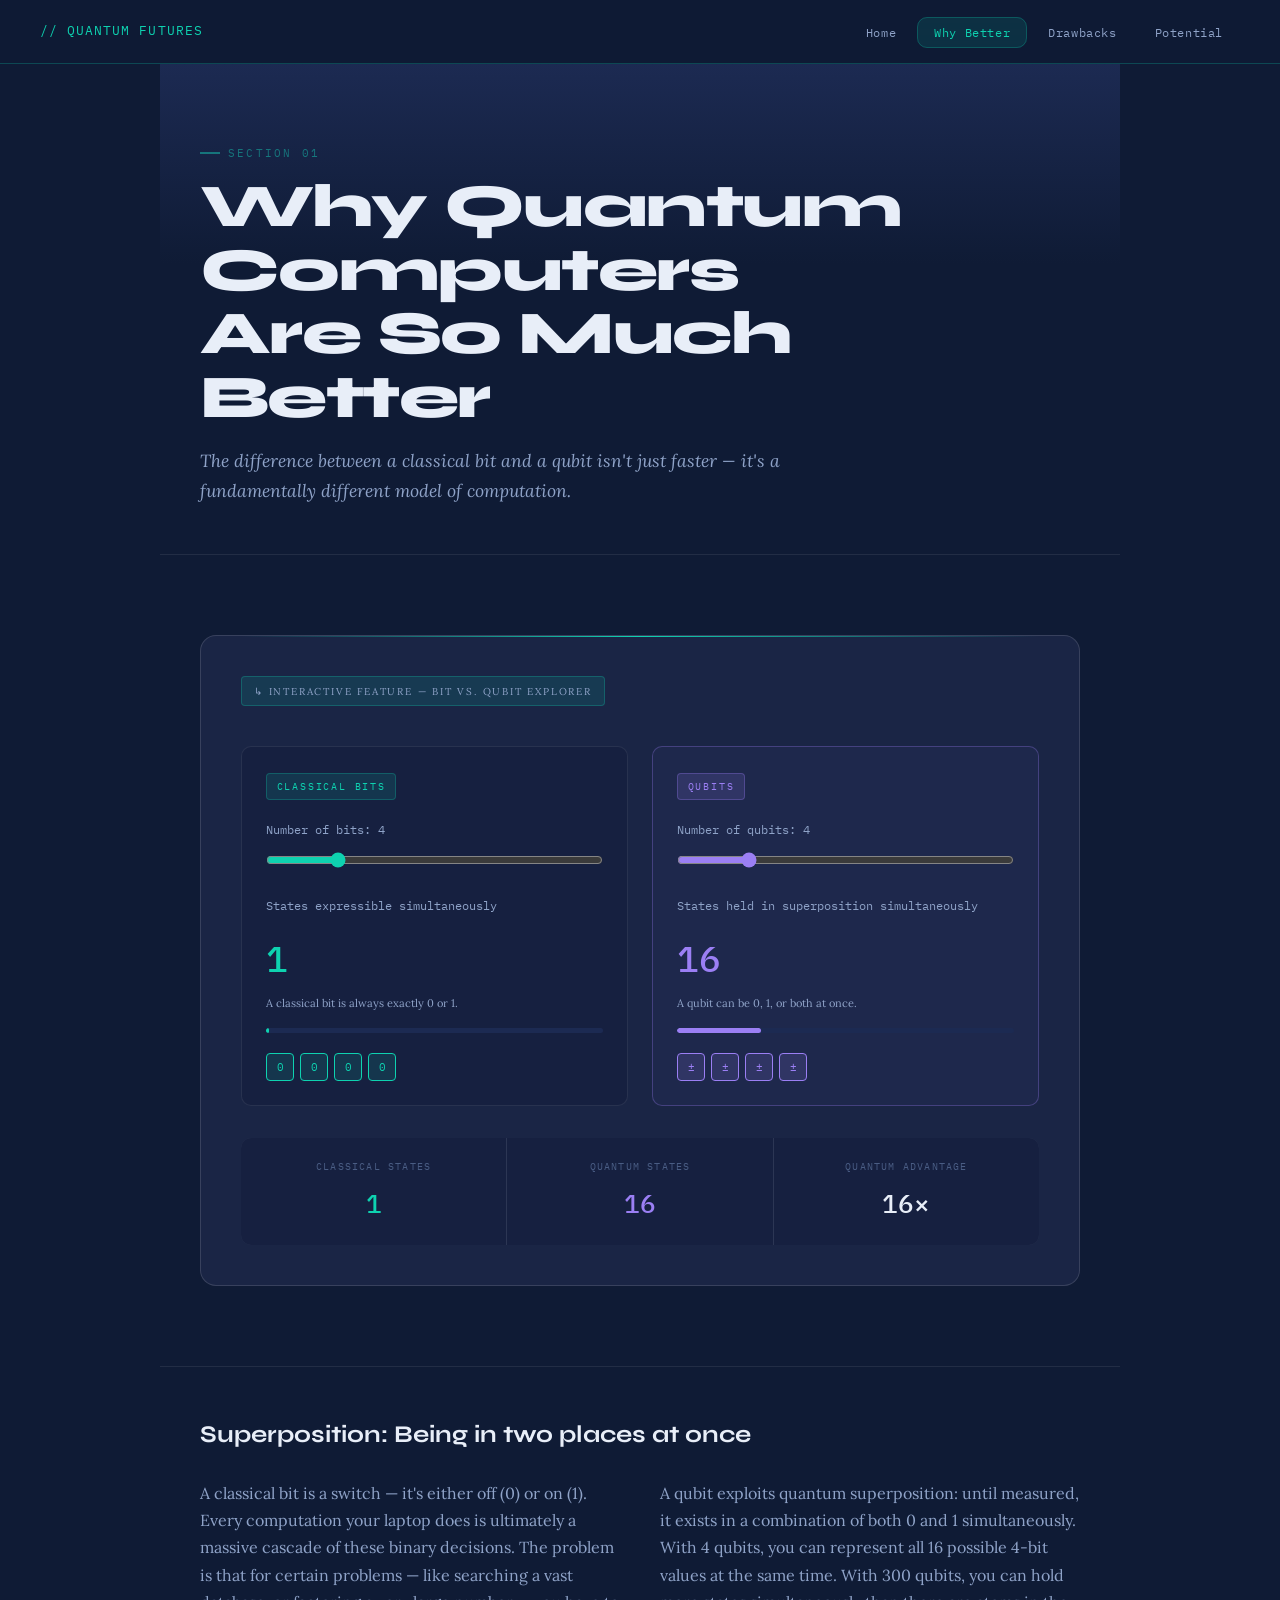
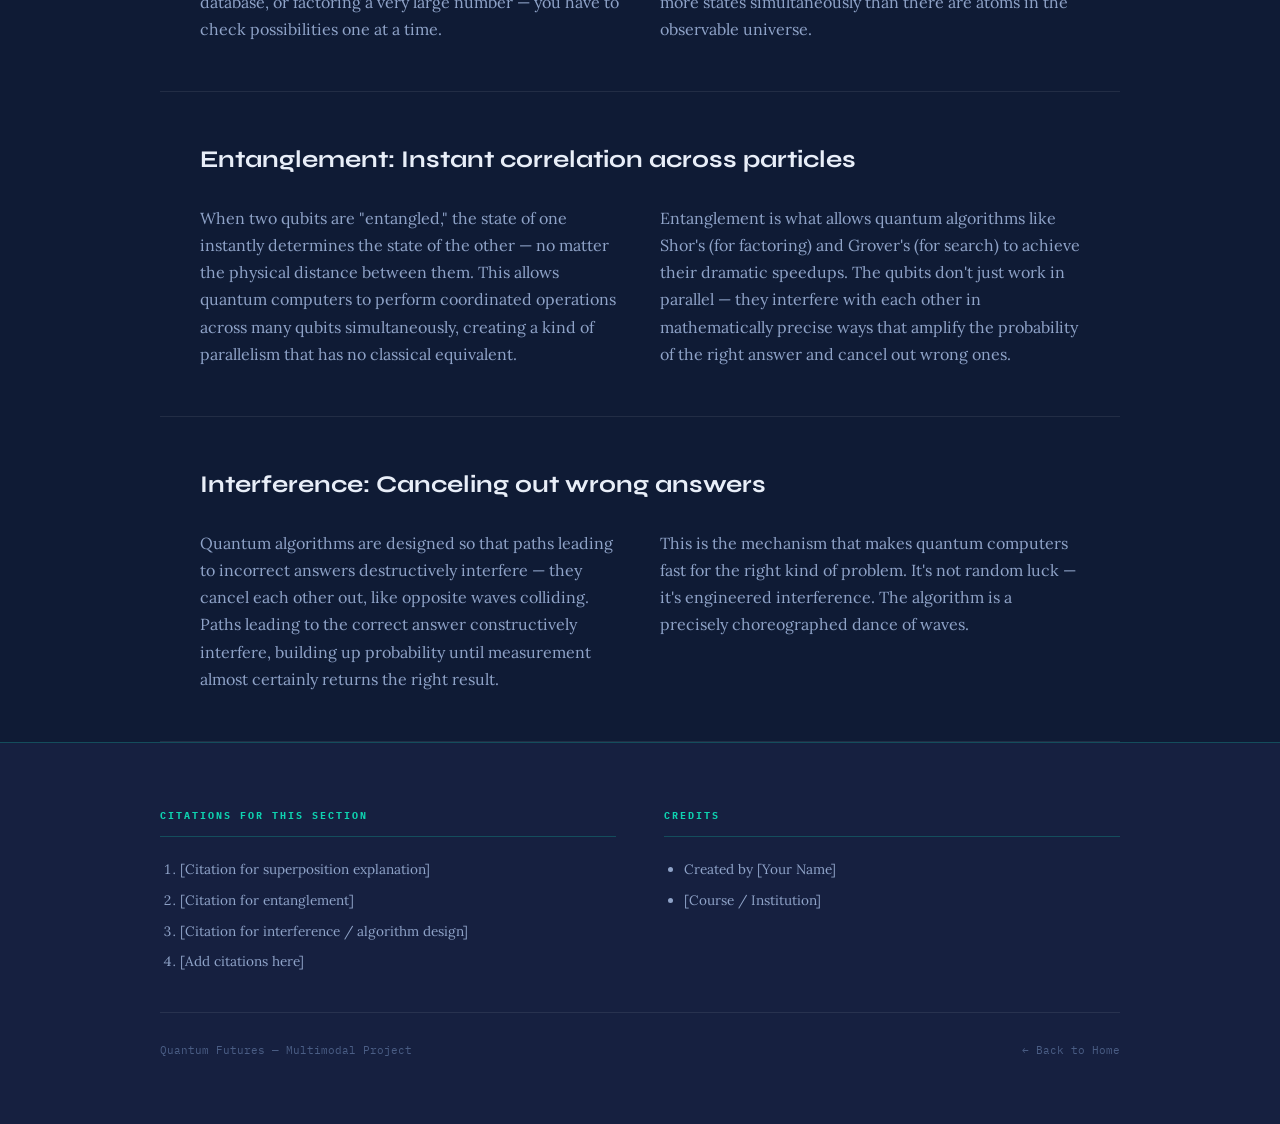
==== better.html @ 325f32ff "Add files via upload" ====
<!DOCTYPE html>
<html lang="en">
<head>
  <meta charset="UTF-8" />
  <meta name="viewport" content="width=device-width, initial-scale=1.0" />
  <title>Why Better — Quantum Futures</title>
  <link rel="stylesheet" href="style.css" />
</head>
<body>

<nav>
  <a href="index.html" class="nav-brand">// QUANTUM FUTURES</a>
  <ul class="nav-links">
    <li><a href="index.html">Home</a></li>
    <li><a href="better.html" class="active">Why Better</a></li>
    <li><a href="drawbacks.html">Drawbacks</a></li>
    <li><a href="potential.html">Potential</a></li>
  </ul>
</nav>

<main>
  <header class="page-header fade-in">
    <p class="section-label">Section 01</p>
    <h1 class="page-title">Why Quantum Computers<br>Are So Much Better</h1>
    <p class="page-intro">
      The difference between a classical bit and a qubit isn't just faster —
      it's a fundamentally different model of computation.
    </p>
  </header>

  <!-- INTERACTIVE FEATURE -->
  <section class="content-section fade-in">
    <div class="feature-block">
      <p class="feature-label">↳ Interactive Feature — Bit vs. Qubit Explorer</p>

      <div class="slider-container" style="margin-bottom: 2rem;">

        <!-- CLASSICAL BIT SIDE -->
        <div class="slider-col is-classical">
          <span class="slider-col-label">Classical Bits</span>

          <div class="slider-group" style="margin-bottom: 1.25rem;">
            <label>Number of bits: <span id="bit-count-label">4</span></label>
            <input type="range" id="bit-slider" min="1" max="16" value="4" step="1" />
          </div>

          <p style="font-family: var(--mono); font-size: 12px; color: var(--text-muted); margin-bottom: 0.4rem;">States expressible simultaneously</p>
          <div class="slider-display" id="classical-states">1</div>
          <p class="slider-desc">A classical bit is always exactly 0 or 1.</p>

          <div class="comparison-bar">
            <div class="comparison-bar-fill" id="classical-bar" style="width: 1%;"></div>
          </div>
          <div id="bit-visual" style="display: flex; flex-wrap: wrap; gap: 6px; margin-top: 1.25rem;"></div>
        </div>

        <!-- QUBIT SIDE -->
        <div class="slider-col is-quantum">
          <span class="slider-col-label">Qubits</span>

          <div class="slider-group" style="margin-bottom: 1.25rem;">
            <label>Number of qubits: <span id="qubit-count-label">4</span></label>
            <input type="range" id="qubit-slider" min="1" max="16" value="4" step="1" />
          </div>

          <p style="font-family: var(--mono); font-size: 12px; color: var(--text-muted); margin-bottom: 0.4rem;">States held in superposition simultaneously</p>
          <div class="slider-display" id="quantum-states">16</div>
          <p class="slider-desc">A qubit can be 0, 1, or both at once.</p>

          <div class="comparison-bar">
            <div class="comparison-bar-fill purple" id="quantum-bar" style="width: 25%;"></div>
          </div>
          <div id="qubit-visual" style="display: flex; flex-wrap: wrap; gap: 6px; margin-top: 1.25rem;"></div>
        </div>
      </div>

      <div class="summary-bar">
        <div class="summary-cell">
          <div class="summary-cell-label">Classical states</div>
          <div class="summary-cell-value" id="summary-classical" style="color: var(--teal);">1</div>
        </div>
        <div class="summary-cell">
          <div class="summary-cell-label">Quantum states</div>
          <div class="summary-cell-value" id="summary-quantum" style="color: var(--violet);">16</div>
        </div>
        <div class="summary-cell">
          <div class="summary-cell-label">Quantum advantage</div>
          <div class="summary-cell-value" id="summary-advantage" style="color: var(--text);">16×</div>
        </div>
      </div>

    </div>
  </section>

  <!-- SUPPORTING TEXT -->
  <section class="content-section fade-in">
    <h2>Superposition: Being in two places at once</h2>
    <div class="supporting-text">
      <p>
        A classical bit is a switch — it's either off (0) or on (1). Every computation
        your laptop does is ultimately a massive cascade of these binary decisions.
        The problem is that for certain problems — like searching a vast database, or
        factoring a very large number — you have to check possibilities one at a time.
      </p>
      <p>
        A qubit exploits quantum superposition: until measured, it exists in a
        combination of both 0 and 1 simultaneously. With 4 qubits, you can represent
        all 16 possible 4-bit values at the same time. With 300 qubits, you can hold
        more states simultaneously than there are atoms in the observable universe.
      </p>
    </div>
  </section>

  <section class="content-section fade-in">
    <h2>Entanglement: Instant correlation across particles</h2>
    <div class="supporting-text">
      <p>
        When two qubits are "entangled," the state of one instantly determines the state
        of the other — no matter the physical distance between them. This allows quantum
        computers to perform coordinated operations across many qubits simultaneously,
        creating a kind of parallelism that has no classical equivalent.
      </p>
      <p>
        Entanglement is what allows quantum algorithms like Shor's (for factoring) and
        Grover's (for search) to achieve their dramatic speedups. The qubits don't just
        work in parallel — they interfere with each other in mathematically precise ways
        that amplify the probability of the right answer and cancel out wrong ones.
      </p>
    </div>
  </section>

  <section class="content-section fade-in">
    <h2>Interference: Canceling out wrong answers</h2>
    <div class="supporting-text">
      <p>
        Quantum algorithms are designed so that paths leading to incorrect answers
        destructively interfere — they cancel each other out, like opposite waves
        colliding. Paths leading to the correct answer constructively interfere,
        building up probability until measurement almost certainly returns the right result.
      </p>
      <p>
        This is the mechanism that makes quantum computers fast for the right kind of
        problem. It's not random luck — it's engineered interference. The algorithm is
        a precisely choreographed dance of waves.
      </p>
    </div>
  </section>

</main>

<footer id="credits">
  <div class="credits-inner fade-in">
    <div class="credits-col">
      <h3>Citations for this section</h3>
      <ol>
        <li>[Citation for superposition explanation]</li>
        <li>[Citation for entanglement]</li>
        <li>[Citation for interference / algorithm design]</li>
        <li>[Add citations here]</li>
      </ol>
    </div>
    <div class="credits-col">
      <h3>Credits</h3>
      <ul>
        <li>Created by [Your Name]</li>
        <li>[Course / Institution]</li>
      </ul>
    </div>
  </div>
  <div class="credits-bottom fade-in">
    <span>Quantum Futures — Multimodal Project</span>
    <span><a href="index.html" style="color: var(--accent); text-decoration: none;">← Back to Home</a></span>
  </div>
</footer>

<script>
  // ── Slider logic ──
  function fmt(n) {
    if (n >= 1e12) return (n / 1e12).toFixed(1) + 'T';
    if (n >= 1e9)  return (n / 1e9).toFixed(1) + 'B';
    if (n >= 1e6)  return (n / 1e6).toFixed(1) + 'M';
    if (n >= 1e3)  return (n / 1e3).toFixed(1) + 'K';
    return n.toString();
  }

  function renderBits(container, count, isQubit) {
    container.innerHTML = '';
    const max = Math.min(count, 16);
    for (let i = 0; i < max; i++) {
      const el = document.createElement('div');
    el.style.cssText = `
        width: 28px; height: 28px; border: 1px solid ${isQubit ? 'var(--violet)' : 'var(--teal)'};
        display: flex; align-items: center; justify-content: center;
        font-family: var(--mono); font-size: 11px;
        color: ${isQubit ? 'var(--violet)' : 'var(--teal)'};
        background: ${isQubit ? 'var(--violet-pale)' : 'var(--teal-pale)'};
        border-radius: 4px;
      `;
      el.textContent = isQubit ? '±' : '0';
      container.appendChild(el);
    }
    if (count > 16) {
      const more = document.createElement('span');
      more.style.cssText = 'font-family: var(--mono); font-size: 11px; color: var(--text-dim); align-self: center; padding-left: 4px;';
      more.textContent = `+${count - 16} more`;
      container.appendChild(more);
    }
  }

  function update() {
    const bits   = parseInt(document.getElementById('bit-slider').value);
    const qubits = parseInt(document.getElementById('qubit-slider').value);

    // Classical: always 1 state at a time
    const classicalStates = 1;
    // Quantum: 2^n states
    const quantumStates = Math.pow(2, qubits);

    document.getElementById('bit-count-label').textContent    = bits;
    document.getElementById('qubit-count-label').textContent  = qubits;
    document.getElementById('classical-states').textContent   = classicalStates;
    document.getElementById('quantum-states').textContent     = fmt(quantumStates);
    document.getElementById('summary-classical').textContent  = classicalStates;
    document.getElementById('summary-quantum').textContent    = fmt(quantumStates);
    document.getElementById('summary-advantage').textContent  = fmt(quantumStates) + '×';

    // Bar widths (log scale for visual clarity)
    const maxLog = Math.log2(Math.pow(2, 16));
    const qLog   = Math.log2(quantumStates);
    document.getElementById('classical-bar').style.width = '1%';
    document.getElementById('quantum-bar').style.width   = Math.max(2, (qLog / maxLog) * 100) + '%';

    renderBits(document.getElementById('bit-visual'),   bits,   false);
    renderBits(document.getElementById('qubit-visual'), qubits, true);
  }

  document.getElementById('bit-slider').addEventListener('input', update);
  document.getElementById('qubit-slider').addEventListener('input', update);
  update();

  // Scroll animations
  const observer = new IntersectionObserver(entries => {
    entries.forEach(e => { if (e.isIntersecting) e.target.classList.add('visible'); });
  }, { threshold: 0.1 });
  document.querySelectorAll('.fade-in').forEach(el => observer.observe(el));
</script>
</body>
</html>
---- style.css ----
@import url('https://fonts.googleapis.com/css2?family=Syne:wght@400;600;700;800&family=IBM+Plex+Mono:wght@300;400;500&family=Lora:ital,wght@0,400;0,500;1,400&display=swap');

*, *::before, *::after { box-sizing: border-box; margin: 0; padding: 0; }

:root {
  --navy:        #0f1b35;
  --navy-2:      #162040;
  --navy-3:      #1c2a52;
  --slate:       #243060;
  --slate-2:     #2e3d78;

  --teal:        #0ed2b0;
  --teal-dim:    #09a88b;
  --teal-pale:   rgba(14, 210, 176, 0.12);
  --teal-glow:   rgba(14, 210, 176, 0.06);
  --border-teal: rgba(14, 210, 176, 0.25);

  --violet:      #9b7ff4;
  --violet-pale: rgba(155, 127, 244, 0.15);
  --violet-border:rgba(155, 127, 244, 0.3);

  --amber:       #f5a623;
  --amber-pale:  rgba(245, 166, 35, 0.12);
  --amber-border:rgba(245, 166, 35, 0.28);

  --surface:     #1a2545;
  --surface-2:   #213060;
  --border:      rgba(255,255,255,0.08);
  --border-2:    rgba(255,255,255,0.13);

  --text:        #e8eef8;
  --text-muted:  #8fa3c8;
  --text-dim:    #4a5d84;

  --mono:    'IBM Plex Mono', monospace;
  --display: 'Syne', sans-serif;
  --serif:   'Lora', serif;

  --nav-h:  64px;
  --radius: 10px;
  --radius-lg: 16px;
}

html { scroll-behavior: smooth; }

body {
  background: var(--navy);
  color: var(--text);
  font-family: var(--display);
  font-size: 16px;
  line-height: 1.7;
  overflow-x: hidden;
}

/* NAV */
nav {
  position: fixed;
  top: 0; left: 0; right: 0;
  height: var(--nav-h);
  background: rgba(15, 27, 53, 0.92);
  backdrop-filter: blur(16px);
  border-bottom: 1px solid var(--border-teal);
  display: flex;
  align-items: center;
  padding: 0 2.5rem;
  z-index: 100;
  gap: 2rem;
}

.nav-brand {
  font-family: var(--mono);
  font-size: 13px;
  color: var(--teal);
  letter-spacing: 0.08em;
  text-decoration: none;
  flex-shrink: 0;
}

.nav-links {
  display: flex;
  gap: 4px;
  list-style: none;
  margin-left: auto;
}

.nav-links a {
  font-family: var(--mono);
  font-size: 12px;
  color: var(--text-muted);
  text-decoration: none;
  letter-spacing: 0.05em;
  padding: 0.45rem 1rem;
  border-radius: var(--radius);
  border: 1px solid transparent;
  transition: color 0.2s, background 0.2s, border-color 0.2s;
}
.nav-links a:hover { color: var(--teal); background: var(--teal-glow); border-color: var(--border-teal); }
.nav-links a.active { color: var(--teal); background: var(--teal-pale); border-color: var(--border-teal); }

/* PAGE SHELL */
main { padding-top: var(--nav-h); min-height: 100vh; }

/* HERO */
.hero {
  min-height: calc(100vh - var(--nav-h));
  display: grid;
  place-items: center;
  text-align: center;
  padding: 4rem 2rem 3rem;
  position: relative;
  overflow: hidden;
  background: linear-gradient(160deg, var(--navy-3) 0%, var(--navy) 65%);
}

.hero-grid {
  position: absolute;
  inset: 0;
  background-image:
    linear-gradient(rgba(14,210,176,0.05) 1px, transparent 1px),
    linear-gradient(90deg, rgba(14,210,176,0.05) 1px, transparent 1px);
  background-size: 48px 48px;
  mask-image: radial-gradient(ellipse 90% 70% at 50% 40%, black, transparent 80%);
}

.hero-blob { position: absolute; border-radius: 50%; pointer-events: none; }
.hero-blob-1 {
  width: 700px; height: 500px;
  background: radial-gradient(ellipse, rgba(14,210,176,0.08), transparent 65%);
  top: -80px; left: 50%; transform: translateX(-50%);
}
.hero-blob-2 {
  width: 400px; height: 400px;
  background: radial-gradient(ellipse, rgba(155,127,244,0.1), transparent 65%);
  bottom: -60px; right: -80px;
}
.hero-blob-3 {
  width: 300px; height: 300px;
  background: radial-gradient(ellipse, rgba(245,166,35,0.06), transparent 65%);
  bottom: 40px; left: -60px;
}

.hero-eyebrow {
  font-family: var(--mono);
  font-size: 11px;
  color: var(--teal);
  letter-spacing: 0.22em;
  text-transform: uppercase;
  margin-bottom: 1.5rem;
  opacity: 0;
  animation: fadeUp 0.6s ease forwards 0.2s;
}

.hero-title {
  font-weight: 800;
  font-size: clamp(2.2rem, 6vw, 5rem);
  line-height: 1.05;
  letter-spacing: -0.02em;
  max-width: 960px;
  margin: 0 auto 1.75rem;
  opacity: 0;
  animation: fadeUp 0.7s ease forwards 0.4s;
}
.hero-title em { font-style: normal; color: var(--teal); }

.hero-subtitle {
  font-family: var(--serif);
  font-size: 1.15rem;
  color: var(--text-muted);
  max-width: 580px;
  margin: 0 auto 3rem;
  opacity: 0;
  animation: fadeUp 0.7s ease forwards 0.6s;
}

.hero-nav-cards {
  display: grid;
  grid-template-columns: repeat(3, 1fr);
  gap: 16px;
  max-width: 860px;
  width: 100%;
  margin: 0 auto;
  opacity: 0;
  animation: fadeUp 0.8s ease forwards 0.8s;
}

.hero-card {
  background: var(--surface);
  border: 1px solid var(--border-2);
  border-radius: var(--radius-lg);
  padding: 1.75rem 1.5rem;
  text-decoration: none;
  display: flex;
  flex-direction: column;
  gap: 0.6rem;
  transition: border-color 0.2s, background 0.2s, transform 0.2s;
  position: relative;
  overflow: hidden;
}
.hero-card::after {
  content: '';
  position: absolute;
  top: 0; left: 0; right: 0;
  height: 3px;
  border-radius: var(--radius-lg) var(--radius-lg) 0 0;
  opacity: 0;
  transition: opacity 0.2s;
}
.hero-card:nth-child(1)::after { background: var(--teal); }
.hero-card:nth-child(2)::after { background: var(--violet); }
.hero-card:nth-child(3)::after { background: var(--amber); }
.hero-card:hover { border-color: var(--border-teal); background: var(--surface-2); transform: translateY(-3px); }
.hero-card:hover::after { opacity: 1; }

.hero-card-num { font-family: var(--mono); font-size: 11px; letter-spacing: 0.12em; }
.hero-card:nth-child(1) .hero-card-num { color: var(--teal); }
.hero-card:nth-child(2) .hero-card-num { color: var(--violet); }
.hero-card:nth-child(3) .hero-card-num { color: var(--amber); }

.hero-card-title { font-size: 0.95rem; font-weight: 700; color: var(--text); line-height: 1.3; }
.hero-card-desc  { font-family: var(--mono); font-size: 11px; color: var(--text-dim); line-height: 1.5; }

.hero-card-arrow {
  margin-top: 0.5rem;
  font-size: 18px;
  opacity: 0;
  transform: translateX(-6px);
  transition: opacity 0.2s, transform 0.2s;
}
.hero-card:nth-child(1) .hero-card-arrow { color: var(--teal); }
.hero-card:nth-child(2) .hero-card-arrow { color: var(--violet); }
.hero-card:nth-child(3) .hero-card-arrow { color: var(--amber); }
.hero-card:hover .hero-card-arrow { opacity: 1; transform: translateX(0); }

/* SECTION LABEL */
.section-label {
  font-family: var(--mono);
  font-size: 11px;
  letter-spacing: 0.2em;
  text-transform: uppercase;
  color: var(--teal);
  margin-bottom: 0.75rem;
  display: flex;
  align-items: center;
  gap: 8px;
}
.section-label::before {
  content: '';
  display: inline-block;
  width: 20px; height: 2px;
  background: var(--teal);
  flex-shrink: 0;
}

/* PAGE HEADER */
.page-header {
  padding: 5rem 2.5rem 3rem;
  max-width: 960px;
  margin: 0 auto;
  border-bottom: 1px solid var(--border);
  position: relative;
}
.page-header::before {
  content: '';
  position: absolute;
  top: 0; left: 0; right: 0;
  height: 200px;
  background: linear-gradient(180deg, var(--navy-3), transparent);
  pointer-events: none;
}

.page-title {
  font-size: clamp(2rem, 5vw, 3.8rem);
  font-weight: 800;
  line-height: 1.05;
  letter-spacing: -0.025em;
  margin-bottom: 1rem;
  position: relative;
}

.page-intro {
  font-family: var(--serif);
  font-size: 1.1rem;
  color: var(--text-muted);
  max-width: 620px;
  font-style: italic;
  position: relative;
}

/* CONTENT SECTION */
.content-section {
  max-width: 960px;
  margin: 0 auto;
  padding: 3rem 2.5rem;
  border-bottom: 1px solid var(--border);
}
.content-section h2 { font-size: 1.5rem; font-weight: 700; margin-bottom: 1rem; color: var(--text); }
.content-section p  { color: var(--text-muted); font-family: var(--serif); margin-bottom: 1rem; max-width: 700px; }

/* FEATURE BLOCK */
.feature-block {
  background: var(--surface);
  border: 1px solid var(--border-2);
  border-radius: var(--radius-lg);
  padding: 2.5rem;
  margin: 2rem 0;
  position: relative;
  overflow: hidden;
}
.feature-block::before {
  content: '';
  position: absolute;
  top: 0; left: 2.5rem; right: 2.5rem;
  height: 1px;
  background: linear-gradient(90deg, transparent, var(--teal), transparent);
}

.feature-label {
  font-family: var(--mono);
  font-size: 10px;
  letter-spacing: 0.18em;
  color: var(--teal);
  text-transform: uppercase;
  margin-bottom: 1.75rem;
  padding: 0.35rem 0.75rem;
  background: var(--teal-pale);
  border: 1px solid var(--border-teal);
  border-radius: 4px;
  display: inline-block;
}

/* SLIDER COLS */
.slider-container {
  display: grid;
  grid-template-columns: 1fr 1fr;
  gap: 1.5rem;
  margin: 1.5rem 0;
}
.slider-col {
  background: var(--navy-2);
  border: 1px solid var(--border);
  border-radius: var(--radius);
  padding: 1.5rem;
}
.slider-col.is-quantum { border-color: var(--violet-border); background: rgba(155,127,244,0.04); }

.slider-col-label {
  font-family: var(--mono);
  font-size: 10px;
  letter-spacing: 0.18em;
  text-transform: uppercase;
  margin-bottom: 1.25rem;
  padding: 0.25rem 0.6rem;
  border-radius: 4px;
  display: inline-block;
}
.slider-col.is-classical .slider-col-label { color: var(--teal); background: var(--teal-pale); border: 1px solid var(--border-teal); }
.slider-col.is-quantum   .slider-col-label { color: var(--violet); background: var(--violet-pale); border: 1px solid var(--violet-border); }

.slider-group label { font-family: var(--mono); font-size: 12px; color: var(--text-muted); display: block; margin-bottom: 0.5rem; }
.slider-group input[type="range"] { width: 100%; cursor: pointer; accent-color: var(--teal); }
.slider-col.is-quantum input[type="range"] { accent-color: var(--violet); }

.slider-display { font-family: var(--mono); font-size: 2.25rem; font-weight: 500; margin: 0.75rem 0 0.25rem; }
.slider-col.is-classical .slider-display { color: var(--teal); }
.slider-col.is-quantum   .slider-display { color: var(--violet); }

.slider-desc { font-family: var(--mono); font-size: 11px; color: var(--text-dim); margin-bottom: 1rem; }

.comparison-bar { height: 5px; background: var(--navy-3); border-radius: 3px; overflow: hidden; }
.comparison-bar-fill { height: 100%; border-radius: 3px; transition: width 0.35s ease; background: var(--teal); }
.comparison-bar-fill.purple { background: var(--violet); }

/* VIDEO */
.video-wrapper {
  position: relative;
  padding-bottom: 56.25%;
  height: 0;
  background: var(--navy-3);
  border: 1px solid var(--border-2);
  border-radius: var(--radius);
  overflow: hidden;
}
.video-wrapper iframe, .video-wrapper .video-placeholder {
  position: absolute; inset: 0; width: 100%; height: 100%;
}
.video-placeholder {
  display: flex; align-items: center; justify-content: center;
  flex-direction: column; gap: 1rem;
  color: var(--text-dim); font-family: var(--mono); font-size: 13px;
}
.video-placeholder .play-icon {
  width: 56px; height: 56px; border-radius: 50%;
  background: var(--teal-pale); border: 1px solid var(--border-teal);
  display: flex; align-items: center; justify-content: center;
  font-size: 22px; color: var(--teal);
}

/* QUBIT CARDS */
.qubit-cards { display: grid; grid-template-columns: repeat(3, 1fr); gap: 16px; margin: 1.5rem 0; }

.qubit-card {
  background: var(--surface);
  border: 1px solid var(--border-2);
  border-radius: var(--radius-lg);
  padding: 1.75rem 1.5rem;
  position: relative;
  overflow: hidden;
  transition: transform 0.2s;
}
.qubit-card:hover { transform: translateY(-2px); }
.qubit-card::before {
  content: '';
  position: absolute; top: 0; left: 0; right: 0;
  height: 3px; border-radius: var(--radius-lg) var(--radius-lg) 0 0;
}
.qubit-card:nth-child(1)::before { background: var(--teal); }
.qubit-card:nth-child(2)::before { background: var(--violet); }
.qubit-card:nth-child(3)::before { background: var(--amber); }
.qubit-card:nth-child(1) { border-top-color: var(--border-teal); }
.qubit-card:nth-child(2) { border-top-color: var(--violet-border); }
.qubit-card:nth-child(3) { border-top-color: var(--amber-border); }

.qubit-card-type {
  font-family: var(--mono); font-size: 10px; letter-spacing: 0.15em;
  text-transform: uppercase; margin-bottom: 0.75rem;
  display: inline-block; padding: 0.2rem 0.6rem; border-radius: 4px;
}
.qubit-card:nth-child(1) .qubit-card-type { color: var(--teal); background: var(--teal-pale); border: 1px solid var(--border-teal); }
.qubit-card:nth-child(2) .qubit-card-type { color: var(--violet); background: var(--violet-pale); border: 1px solid var(--violet-border); }
.qubit-card:nth-child(3) .qubit-card-type { color: var(--amber); background: var(--amber-pale); border: 1px solid var(--amber-border); }

.qubit-card h3 { font-size: 1rem; font-weight: 700; margin-bottom: 0.75rem; color: var(--text); }
.qubit-card p { font-family: var(--serif); font-size: 0.875rem; color: var(--text-muted); margin: 0; line-height: 1.7; }

.qubit-challenge {
  font-family: var(--mono); font-size: 11px; margin-top: 1.25rem;
  padding: 0.5rem 0.75rem; border-radius: 4px;
}
.qubit-card:nth-child(1) .qubit-challenge { color: var(--teal); background: var(--teal-pale); }
.qubit-card:nth-child(2) .qubit-challenge { color: var(--violet); background: var(--violet-pale); }
.qubit-card:nth-child(3) .qubit-challenge { color: var(--amber); background: var(--amber-pale); }

/* EXPERT CARDS */
.expert-grid { display: grid; grid-template-columns: repeat(2, 1fr); gap: 16px; margin: 1.5rem 0; }

.expert-card {
  background: var(--surface);
  border: 1px solid var(--border-2);
  border-radius: var(--radius-lg);
  padding: 2rem;
  transition: border-color 0.2s, transform 0.2s;
}
.expert-card:hover { border-color: var(--violet-border); transform: translateY(-2px); }

.expert-field {
  font-family: var(--mono); font-size: 10px; letter-spacing: 0.15em;
  color: var(--violet); text-transform: uppercase;
  padding: 0.25rem 0.65rem; background: var(--violet-pale);
  border: 1px solid var(--violet-border); border-radius: 4px;
  display: inline-block; margin-bottom: 1rem;
}

.expert-card h3 { font-size: 1.05rem; font-weight: 700; margin-bottom: 0.2rem; color: var(--text); }
.expert-card .expert-name { font-family: var(--mono); font-size: 11px; color: var(--text-dim); margin-bottom: 0.75rem; }
.expert-card p { font-family: var(--serif); font-size: 0.875rem; color: var(--text-muted); margin: 0; }

.expert-quote {
  font-family: var(--mono); font-size: 11px; color: var(--teal);
  margin-top: 1rem; padding: 0.5rem 0.75rem;
  background: var(--teal-pale); border-left: 2px solid var(--teal); border-radius: 0 4px 4px 0;
}

/* STAT ROW */
.stat-row { display: grid; grid-template-columns: repeat(3, 1fr); gap: 16px; margin: 2rem 0; }

.stat-cell {
  background: var(--surface);
  border: 1px solid var(--border-2);
  border-radius: var(--radius-lg);
  padding: 1.75rem;
  text-align: center;
  position: relative;
  overflow: hidden;
}
.stat-cell::before {
  content: ''; position: absolute; top: 0; left: 0; right: 0; height: 2px;
}
.stat-cell:nth-child(1)::before { background: var(--teal); }
.stat-cell:nth-child(2)::before { background: var(--violet); }
.stat-cell:nth-child(3)::before { background: var(--amber); }

.stat-number { font-family: var(--mono); font-size: 2.2rem; font-weight: 500; display: block; margin-bottom: 0.5rem; }
.stat-cell:nth-child(1) .stat-number { color: var(--teal); }
.stat-cell:nth-child(2) .stat-number { color: var(--violet); }
.stat-cell:nth-child(3) .stat-number { color: var(--amber); }
.stat-label { font-family: var(--mono); font-size: 11px; color: var(--text-dim); letter-spacing: 0.05em; line-height: 1.5; }

/* SUPPORTING TEXT */
.supporting-text { display: grid; grid-template-columns: 1fr 1fr; gap: 2.5rem; margin-top: 1.5rem; }
.supporting-text p { margin: 0; }

/* SUMMARY BAR */
.summary-bar {
  display: grid; grid-template-columns: repeat(3, 1fr);
  gap: 1px; background: var(--border);
  border-radius: var(--radius); overflow: hidden; margin-top: 1.75rem;
}
.summary-cell { background: var(--navy-2); padding: 1.25rem; text-align: center; }
.summary-cell-label { font-family: var(--mono); font-size: 10px; letter-spacing: 0.12em; text-transform: uppercase; color: var(--text-dim); margin-bottom: 0.4rem; }
.summary-cell-value { font-family: var(--mono); font-size: 1.6rem; font-weight: 500; }

/* TIMELINE */
.timeline { position: relative; padding-left: 2rem; border-left: 2px solid var(--slate-2); }
.timeline-item { margin-bottom: 2.5rem; position: relative; }
.timeline-dot {
  position: absolute; left: -2.55rem; top: 0.25rem;
  width: 12px; height: 12px; border-radius: 50%;
  background: var(--slate-2); border: 2px solid var(--navy);
}
.timeline-item.is-now .timeline-dot { background: var(--teal); }
.timeline-era { font-family: var(--mono); font-size: 11px; letter-spacing: 0.1em; margin-bottom: 0.3rem; }
.timeline-item.is-now .timeline-era  { color: var(--teal); }
.timeline-item:not(.is-now) .timeline-era { color: var(--text-dim); }
.timeline-item h3 { font-size: 1rem; font-weight: 700; margin-bottom: 0.4rem; color: var(--text); }
.timeline-item p  { font-family: var(--serif); font-size: 0.9rem; color: var(--text-muted); max-width: 600px; margin: 0; }

/* CREDITS */
#credits { background: var(--navy-2); border-top: 1px solid var(--border-teal); padding: 4rem 2.5rem; }

.credits-inner { max-width: 960px; margin: 0 auto; display: grid; grid-template-columns: 1fr 1fr; gap: 3rem; }

.credits-col h3 {
  font-family: var(--mono); font-size: 10px; letter-spacing: 0.2em;
  color: var(--teal); text-transform: uppercase;
  margin-bottom: 1.25rem; padding-bottom: 0.75rem;
  border-bottom: 1px solid var(--border-teal);
}
.credits-col ol, .credits-col ul {
  padding-left: 1.25rem; color: var(--text-muted);
  font-family: var(--serif); font-size: 0.85rem; line-height: 1.8;
}
.credits-col li { margin-bottom: 0.4rem; }
.credits-col a { color: var(--teal); text-decoration: none; font-style: italic; }

.credits-bottom {
  max-width: 960px; margin: 2rem auto 0;
  padding-top: 1.75rem; border-top: 1px solid var(--border);
  font-family: var(--mono); font-size: 11px; color: var(--text-dim);
  display: flex; justify-content: space-between; align-items: center;
}

/* ANIMATIONS */
@keyframes fadeUp {
  from { opacity: 0; transform: translateY(20px); }
  to   { opacity: 1; transform: translateY(0); }
}
.fade-in { opacity: 0; transform: translateY(14px); transition: opacity 0.6s ease, transform 0.6s ease; }
.fade-in.visible { opacity: 1; transform: translateY(0); }

/* RESPONSIVE */
@media (max-width: 720px) {
  nav { padding: 0 1.25rem; }
  .hero-nav-cards, .stat-row, .supporting-text, .summary-bar { grid-template-columns: 1fr; gap: 12px; }
  .slider-container, .qubit-cards, .expert-grid, .credits-inner { grid-template-columns: 1fr; }
  .nav-links a { padding: 0.4rem 0.6rem; font-size: 11px; }
  .content-section, .page-header { padding-left: 1.25rem; padding-right: 1.25rem; }
  .feature-block { padding: 1.5rem; }
}
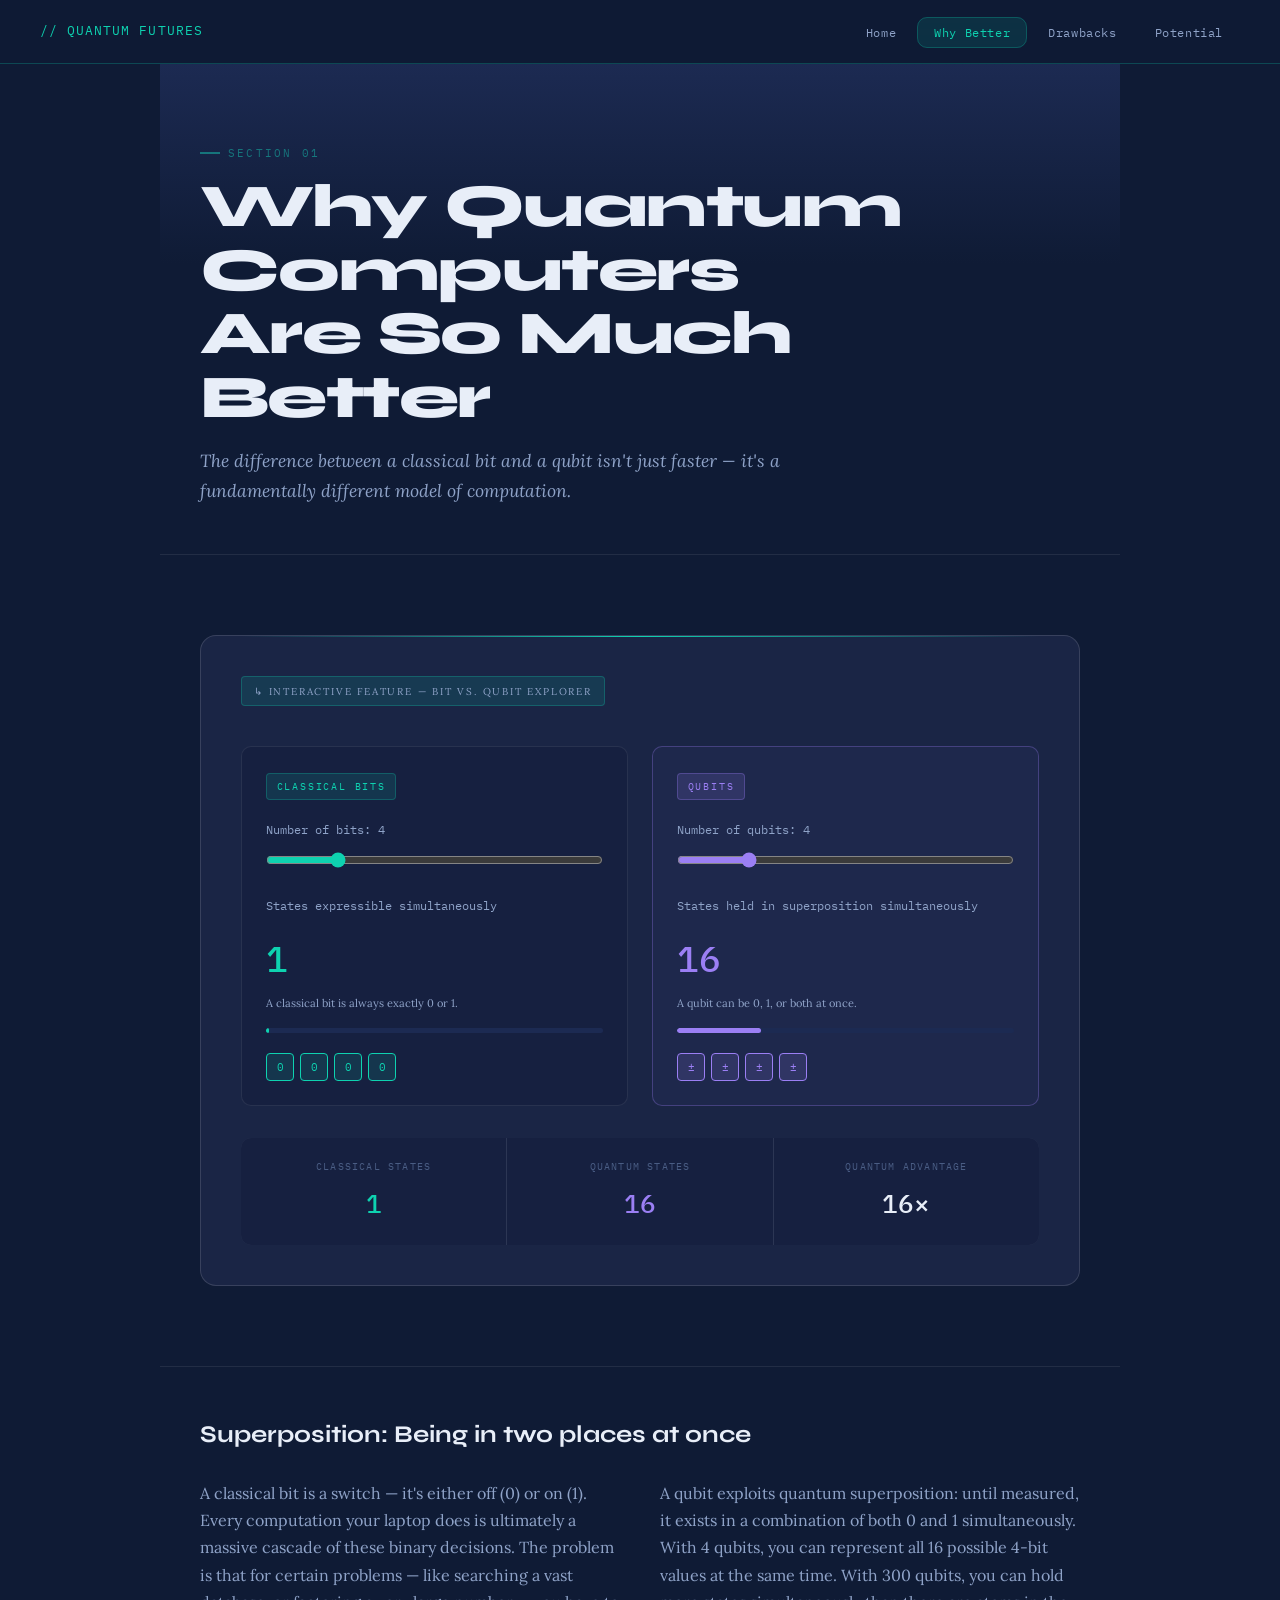
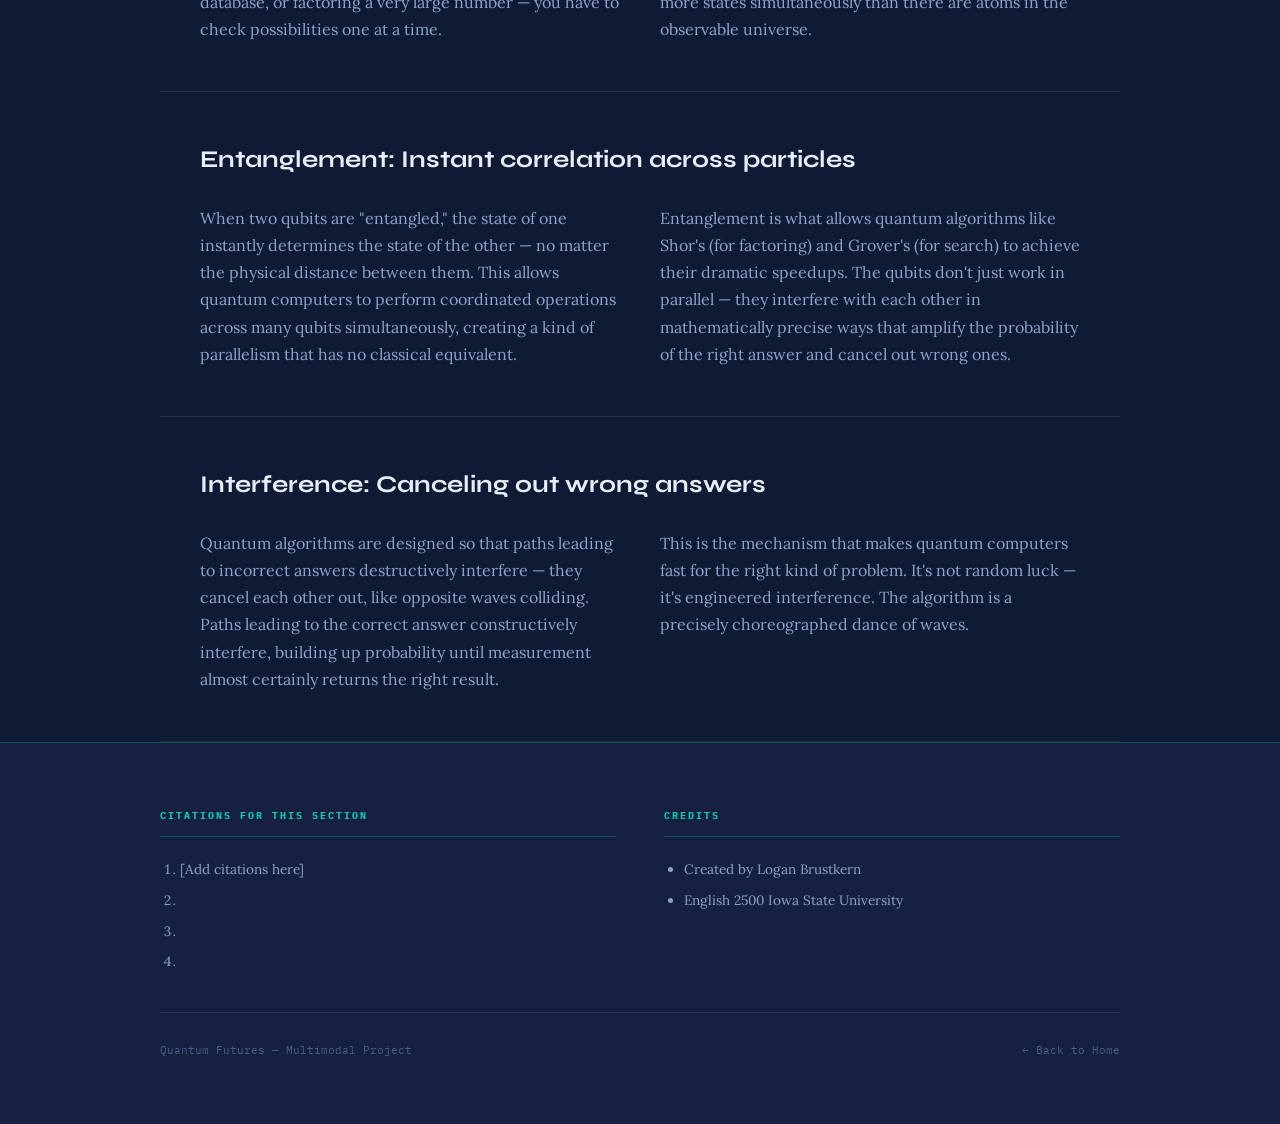
==== commit 9644d8fe: "Update better.html" ====
--- a/better.html
+++ b/better.html
@@ -153,17 +153,17 @@
     <div class="credits-col">
       <h3>Citations for this section</h3>
       <ol>
-        <li>[Citation for superposition explanation]</li>
-        <li>[Citation for entanglement]</li>
-        <li>[Citation for interference / algorithm design]</li>
         <li>[Add citations here]</li>
+        <li> </li>
+        <li> </li>
+        <li> </li>
       </ol>
     </div>
     <div class="credits-col">
       <h3>Credits</h3>
       <ul>
-        <li>Created by [Your Name]</li>
-        <li>[Course / Institution]</li>
+        <li>Created by Logan Brustkern</li>
+        <li>English 2500 Iowa State University</li>
       </ul>
     </div>
   </div>
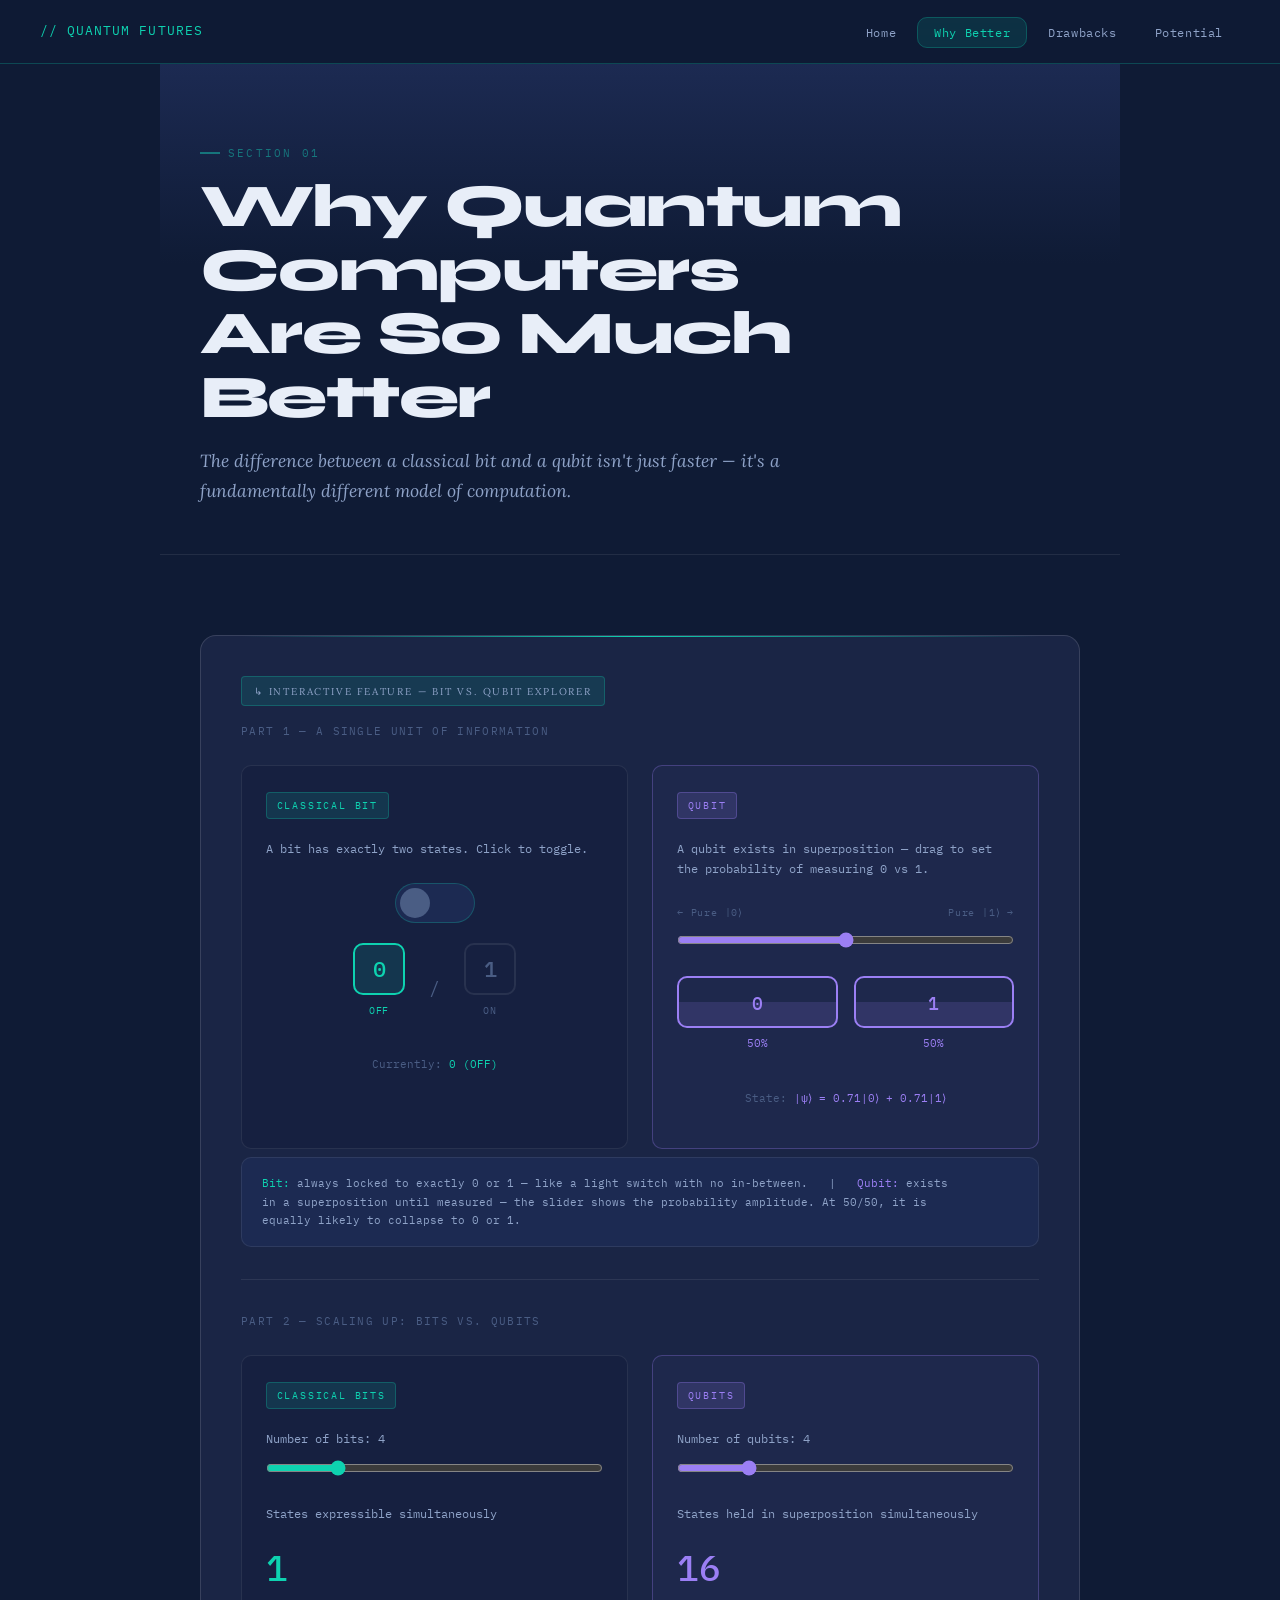
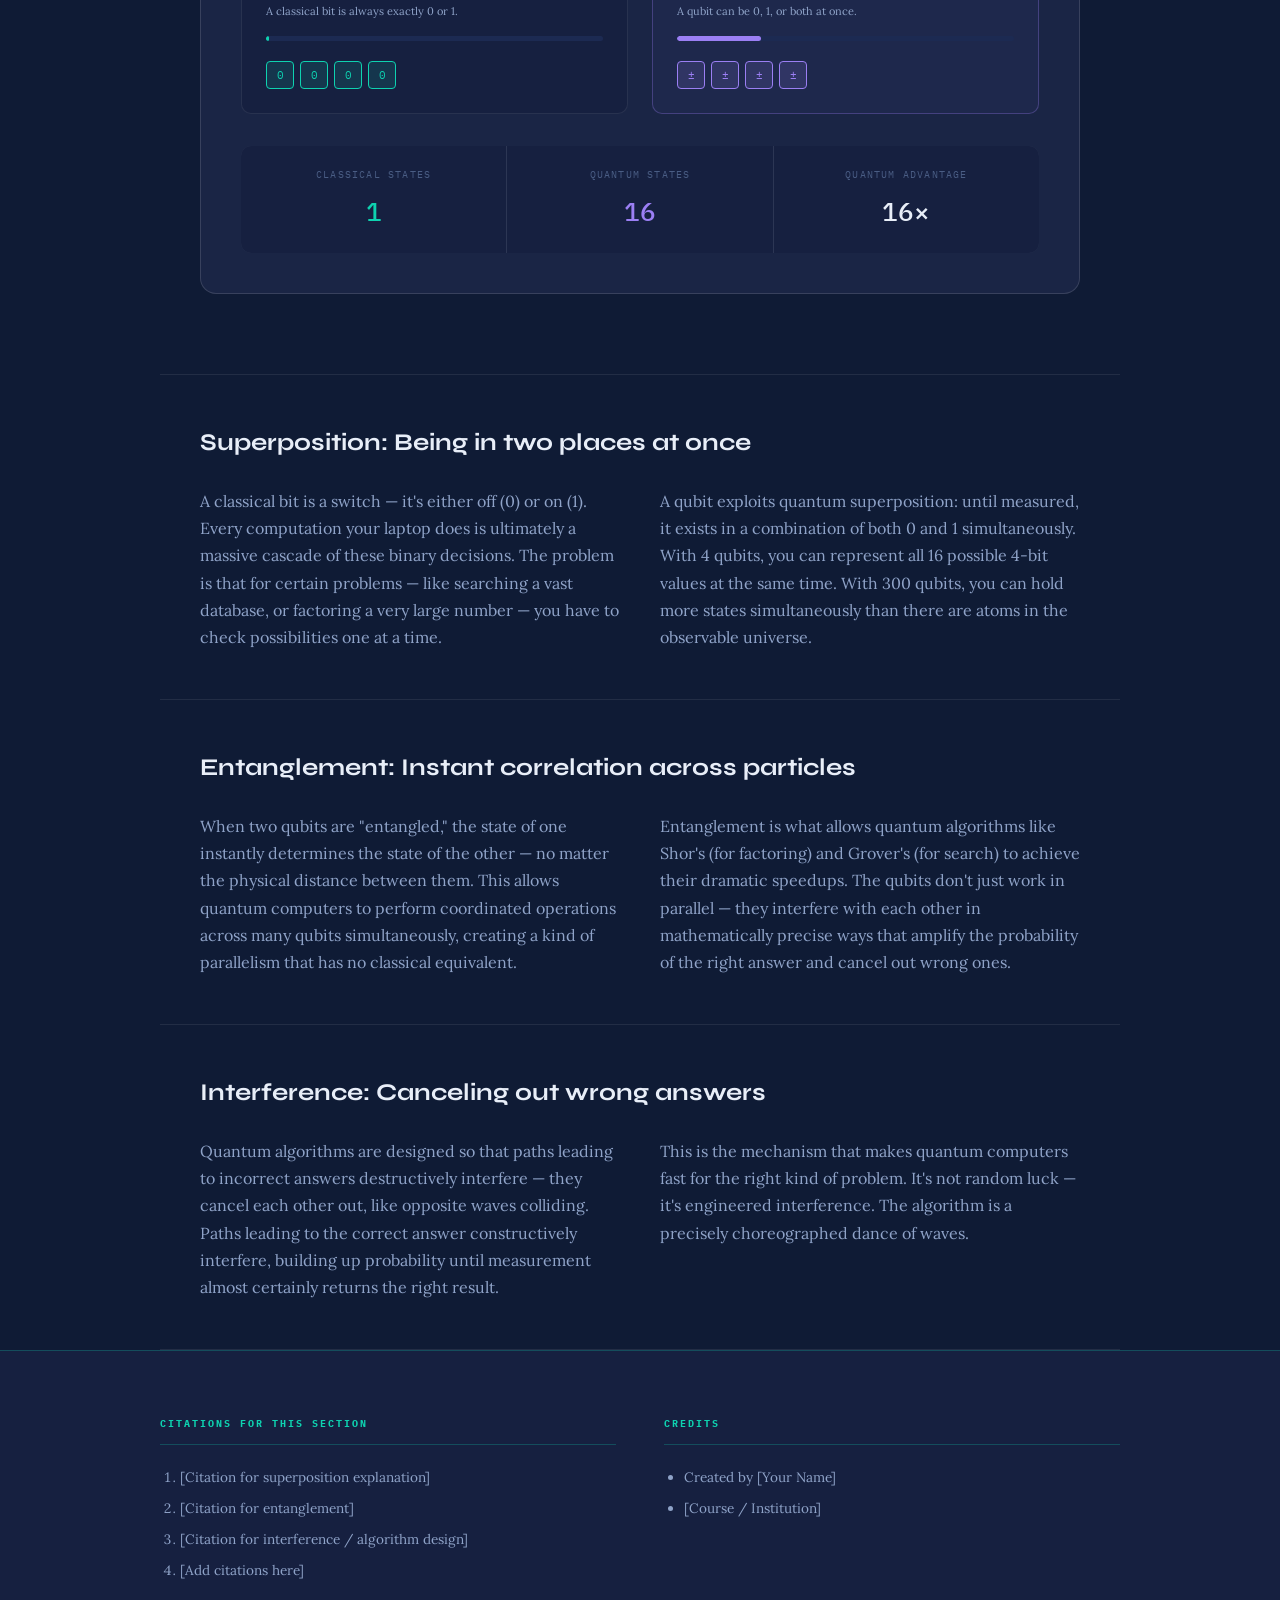
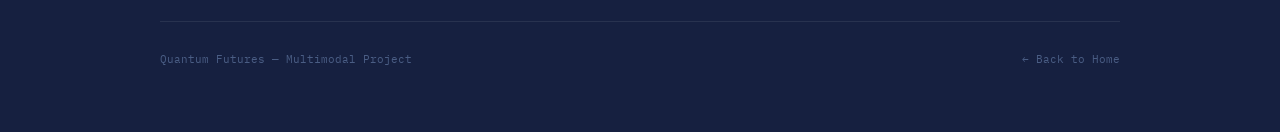
==== commit 83d154e9: "Add files via upload" ====
--- a/better.html
+++ b/better.html
@@ -33,6 +33,122 @@
     <div class="feature-block">
       <p class="feature-label">↳ Interactive Feature — Bit vs. Qubit Explorer</p>
 
+      <!-- PART 1: Switch vs Continuous Slider -->
+      <p style="font-family: var(--mono); font-size: 11px; color: var(--text-dim); letter-spacing: 0.12em; text-transform: uppercase; margin-bottom: 1.25rem;">Part 1 — A single unit of information</p>
+
+      <div class="slider-container" style="margin-bottom: 0.5rem;">
+
+        <!-- BIT: on/off toggle -->
+        <div class="slider-col is-classical">
+          <span class="slider-col-label">Classical Bit</span>
+          <p style="font-family: var(--mono); font-size: 12px; color: var(--text-muted); margin-bottom: 1.5rem;">A bit has exactly two states. Click to toggle.</p>
+
+          <div style="display: flex; flex-direction: column; align-items: center; gap: 1.25rem;">
+            <!-- Toggle switch -->
+            <div id="bit-toggle" onclick="toggleBit()" style="
+              width: 80px; height: 40px; border-radius: 20px;
+              background: var(--navy-3); border: 1px solid var(--border-teal);
+              position: relative; cursor: pointer;
+              transition: background 0.25s;
+            ">
+              <div id="bit-thumb" style="
+                position: absolute; top: 4px; left: 4px;
+                width: 30px; height: 30px; border-radius: 50%;
+                background: var(--text-dim);
+                transition: transform 0.25s, background 0.25s;
+              "></div>
+            </div>
+
+            <!-- State display -->
+            <div style="display: flex; gap: 1.5rem; align-items: center;">
+              <div style="text-align: center;">
+                <div id="bit-state-0" style="
+                  width: 52px; height: 52px; border-radius: 10px;
+                  border: 2px solid var(--teal); background: var(--teal-pale);
+                  display: flex; align-items: center; justify-content: center;
+                  font-family: var(--mono); font-size: 1.4rem; font-weight: 500; color: var(--teal);
+                ">0</div>
+                <p style="font-family: var(--mono); font-size: 10px; color: var(--teal); margin-top: 0.4rem; letter-spacing: 0.08em;">OFF</p>
+              </div>
+              <div style="font-family: var(--mono); font-size: 18px; color: var(--text-dim);">/</div>
+              <div style="text-align: center;">
+                <div id="bit-state-1" style="
+                  width: 52px; height: 52px; border-radius: 10px;
+                  border: 2px solid var(--border); background: transparent;
+                  display: flex; align-items: center; justify-content: center;
+                  font-family: var(--mono); font-size: 1.4rem; font-weight: 500; color: var(--text-dim);
+                  transition: all 0.25s;
+                ">1</div>
+                <p style="font-family: var(--mono); font-size: 10px; color: var(--text-dim); margin-top: 0.4rem; letter-spacing: 0.08em;">ON</p>
+              </div>
+            </div>
+
+            <p id="bit-caption" style="font-family: var(--mono); font-size: 11px; color: var(--text-dim); text-align: center;">
+              Currently: <span id="bit-val" style="color: var(--teal);">0 (OFF)</span>
+            </p>
+          </div>
+        </div>
+
+        <!-- QUBIT: continuous probability slider -->
+        <div class="slider-col is-quantum">
+          <span class="slider-col-label">Qubit</span>
+          <p style="font-family: var(--mono); font-size: 12px; color: var(--text-muted); margin-bottom: 1.5rem;">A qubit exists in superposition — drag to set the probability of measuring 0 vs 1.</p>
+
+          <div style="display: flex; flex-direction: column; align-items: center; gap: 1.25rem;">
+            <!-- Probability slider -->
+            <div style="width: 100%;">
+              <div style="display: flex; justify-content: space-between; font-family: var(--mono); font-size: 10px; color: var(--text-dim); margin-bottom: 0.5rem; letter-spacing: 0.08em;">
+                <span>← Pure |0⟩</span><span>Pure |1⟩ →</span>
+              </div>
+              <input type="range" id="qubit-prob" min="0" max="100" value="50" step="1"
+                style="width: 100%; accent-color: var(--violet);" oninput="updateQubit()" />
+            </div>
+
+            <!-- State display: two boxes with dynamic fill -->
+            <div style="display: flex; gap: 1rem; align-items: flex-end; width: 100%;">
+              <div style="flex: 1; text-align: center;">
+                <div style="position: relative; height: 52px; border-radius: 10px; border: 2px solid var(--violet); overflow: hidden; background: transparent;">
+                  <div id="q-fill-0" style="
+                    position: absolute; bottom: 0; left: 0; right: 0;
+                    background: var(--violet-pale); transition: height 0.2s;
+                    height: 50%;
+                  "></div>
+                  <span style="position: relative; font-family: var(--mono); font-size: 1.1rem; font-weight: 500; color: var(--violet); line-height: 52px;">0</span>
+                </div>
+                <p id="q-prob-0" style="font-family: var(--mono); font-size: 11px; color: var(--violet); margin-top: 0.4rem;">50%</p>
+              </div>
+              <div style="flex: 1; text-align: center;">
+                <div style="position: relative; height: 52px; border-radius: 10px; border: 2px solid var(--violet); overflow: hidden; background: transparent;">
+                  <div id="q-fill-1" style="
+                    position: absolute; bottom: 0; left: 0; right: 0;
+                    background: var(--violet-pale); transition: height 0.2s;
+                    height: 50%;
+                  "></div>
+                  <span style="position: relative; font-family: var(--mono); font-size: 1.1rem; font-weight: 500; color: var(--violet); line-height: 52px;">1</span>
+                </div>
+                <p id="q-prob-1" style="font-family: var(--mono); font-size: 11px; color: var(--violet); margin-top: 0.4rem;">50%</p>
+              </div>
+            </div>
+
+            <p style="font-family: var(--mono); font-size: 11px; color: var(--text-dim); text-align: center;">
+              State: <span id="qubit-state-label" style="color: var(--violet);">|ψ⟩ = 0.71|0⟩ + 0.71|1⟩</span>
+            </p>
+          </div>
+        </div>
+      </div>
+
+      <div style="background: var(--navy-3); border: 1px solid var(--border); border-radius: var(--radius); padding: 1rem 1.25rem; margin-bottom: 2rem;">
+        <p style="font-family: var(--mono); font-size: 11px; color: var(--text-muted); margin: 0; line-height: 1.7;">
+          <span style="color: var(--teal);">Bit:</span> always locked to exactly 0 or 1 — like a light switch with no in-between.
+          &nbsp;&nbsp;|&nbsp;&nbsp;
+          <span style="color: var(--violet);">Qubit:</span> exists in a superposition until measured — the slider shows the probability amplitude. At 50/50, it is equally likely to collapse to 0 or 1.
+        </p>
+      </div>
+
+      <!-- DIVIDER -->
+      <div style="border-top: 1px solid var(--border); margin-bottom: 2rem;"></div>
+      <p style="font-family: var(--mono); font-size: 11px; color: var(--text-dim); letter-spacing: 0.12em; text-transform: uppercase; margin-bottom: 1.25rem;">Part 2 — Scaling up: bits vs. qubits</p>
+
       <div class="slider-container" style="margin-bottom: 2rem;">
 
         <!-- CLASSICAL BIT SIDE -->
@@ -153,17 +269,17 @@
     <div class="credits-col">
       <h3>Citations for this section</h3>
       <ol>
+        <li>[Citation for superposition explanation]</li>
+        <li>[Citation for entanglement]</li>
+        <li>[Citation for interference / algorithm design]</li>
         <li>[Add citations here]</li>
-        <li> </li>
-        <li> </li>
-        <li> </li>
       </ol>
     </div>
     <div class="credits-col">
       <h3>Credits</h3>
       <ul>
-        <li>Created by Logan Brustkern</li>
-        <li>English 2500 Iowa State University</li>
+        <li>Created by [Your Name]</li>
+        <li>[Course / Institution]</li>
       </ul>
     </div>
   </div>
@@ -174,7 +290,53 @@
 </footer>
 
 <script>
-  // ── Slider logic ──
+  // ── Part 1: Bit toggle ──
+  let bitOn = false;
+  function toggleBit() {
+    bitOn = !bitOn;
+    const toggle = document.getElementById('bit-toggle');
+    const thumb  = document.getElementById('bit-thumb');
+    const s0     = document.getElementById('bit-state-0');
+    const s1     = document.getElementById('bit-state-1');
+    const label  = document.getElementById('bit-val');
+
+    toggle.style.background = bitOn ? 'rgba(14,210,176,0.2)' : 'var(--navy-3)';
+    thumb.style.transform   = bitOn ? 'translateX(40px)' : 'translateX(0)';
+    thumb.style.background  = bitOn ? 'var(--teal)' : 'var(--text-dim)';
+
+    if (bitOn) {
+      s0.style.borderColor = 'var(--border)'; s0.style.background = 'transparent'; s0.style.color = 'var(--text-dim)';
+      s1.style.borderColor = 'var(--teal)';   s1.style.background = 'var(--teal-pale)'; s1.style.color = 'var(--teal)';
+      label.textContent = '1 (ON)'; label.style.color = 'var(--teal)';
+    } else {
+      s0.style.borderColor = 'var(--teal)';   s0.style.background = 'var(--teal-pale)'; s0.style.color = 'var(--teal)';
+      s1.style.borderColor = 'var(--border)'; s1.style.background = 'transparent';      s1.style.color = 'var(--text-dim)';
+      label.textContent = '0 (OFF)'; label.style.color = 'var(--teal)';
+    }
+  }
+
+  // ── Part 1: Qubit probability display ──
+  function updateQubit() {
+    const v    = parseInt(document.getElementById('qubit-prob').value);
+    const p1   = v;          // probability of |1⟩ in %
+    const p0   = 100 - v;    // probability of |0⟩ in %
+    const a1   = Math.sqrt(p1 / 100).toFixed(2);
+    const a0   = Math.sqrt(p0 / 100).toFixed(2);
+
+    document.getElementById('q-fill-0').style.height = p0 + '%';
+    document.getElementById('q-fill-1').style.height = p1 + '%';
+    document.getElementById('q-prob-0').textContent  = p0 + '%';
+    document.getElementById('q-prob-1').textContent  = p1 + '%';
+
+    let stateStr;
+    if (p0 === 100)      stateStr = '|ψ⟩ = |0⟩';
+    else if (p1 === 100) stateStr = '|ψ⟩ = |1⟩';
+    else                 stateStr = `|ψ⟩ = ${a0}|0⟩ + ${a1}|1⟩`;
+    document.getElementById('qubit-state-label').textContent = stateStr;
+  }
+  updateQubit();
+
+  // ── Part 2: Slider logic ──
   function fmt(n) {
     if (n >= 1e12) return (n / 1e12).toFixed(1) + 'T';
     if (n >= 1e9)  return (n / 1e9).toFixed(1) + 'B';
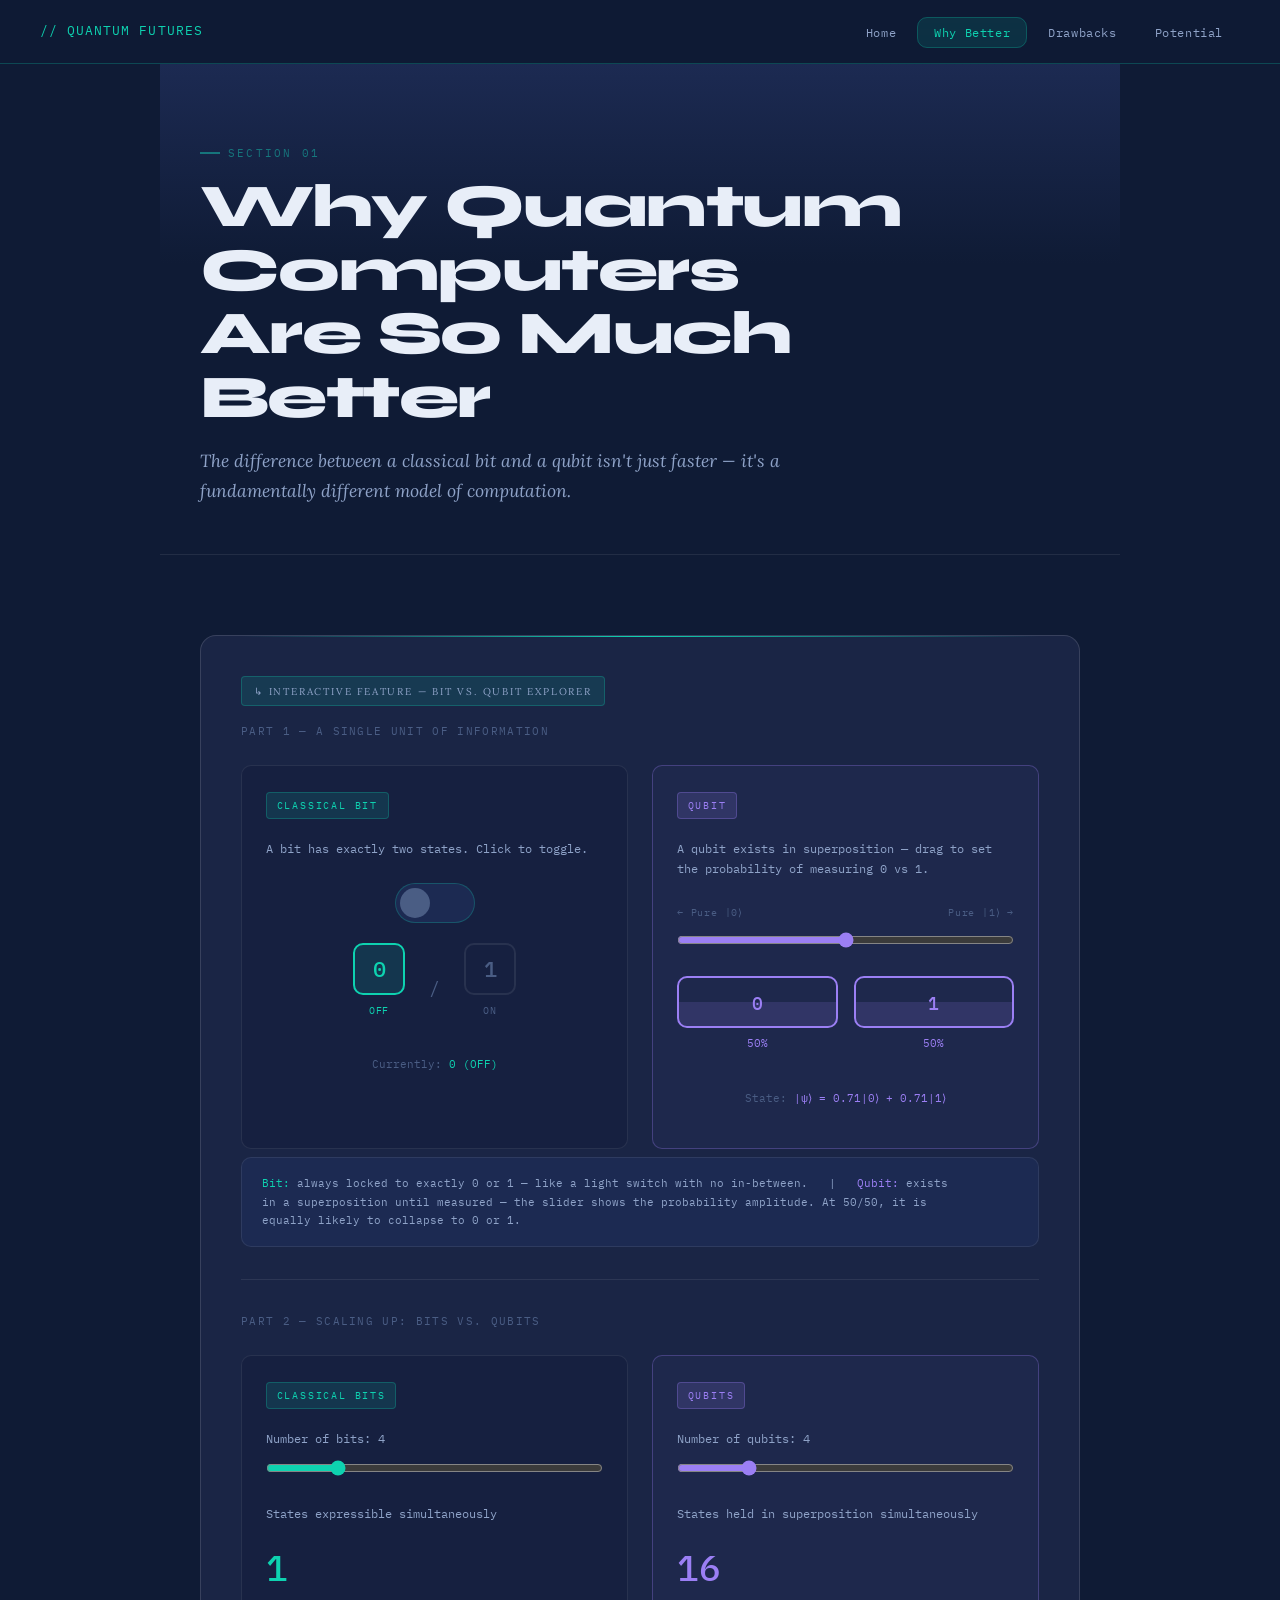
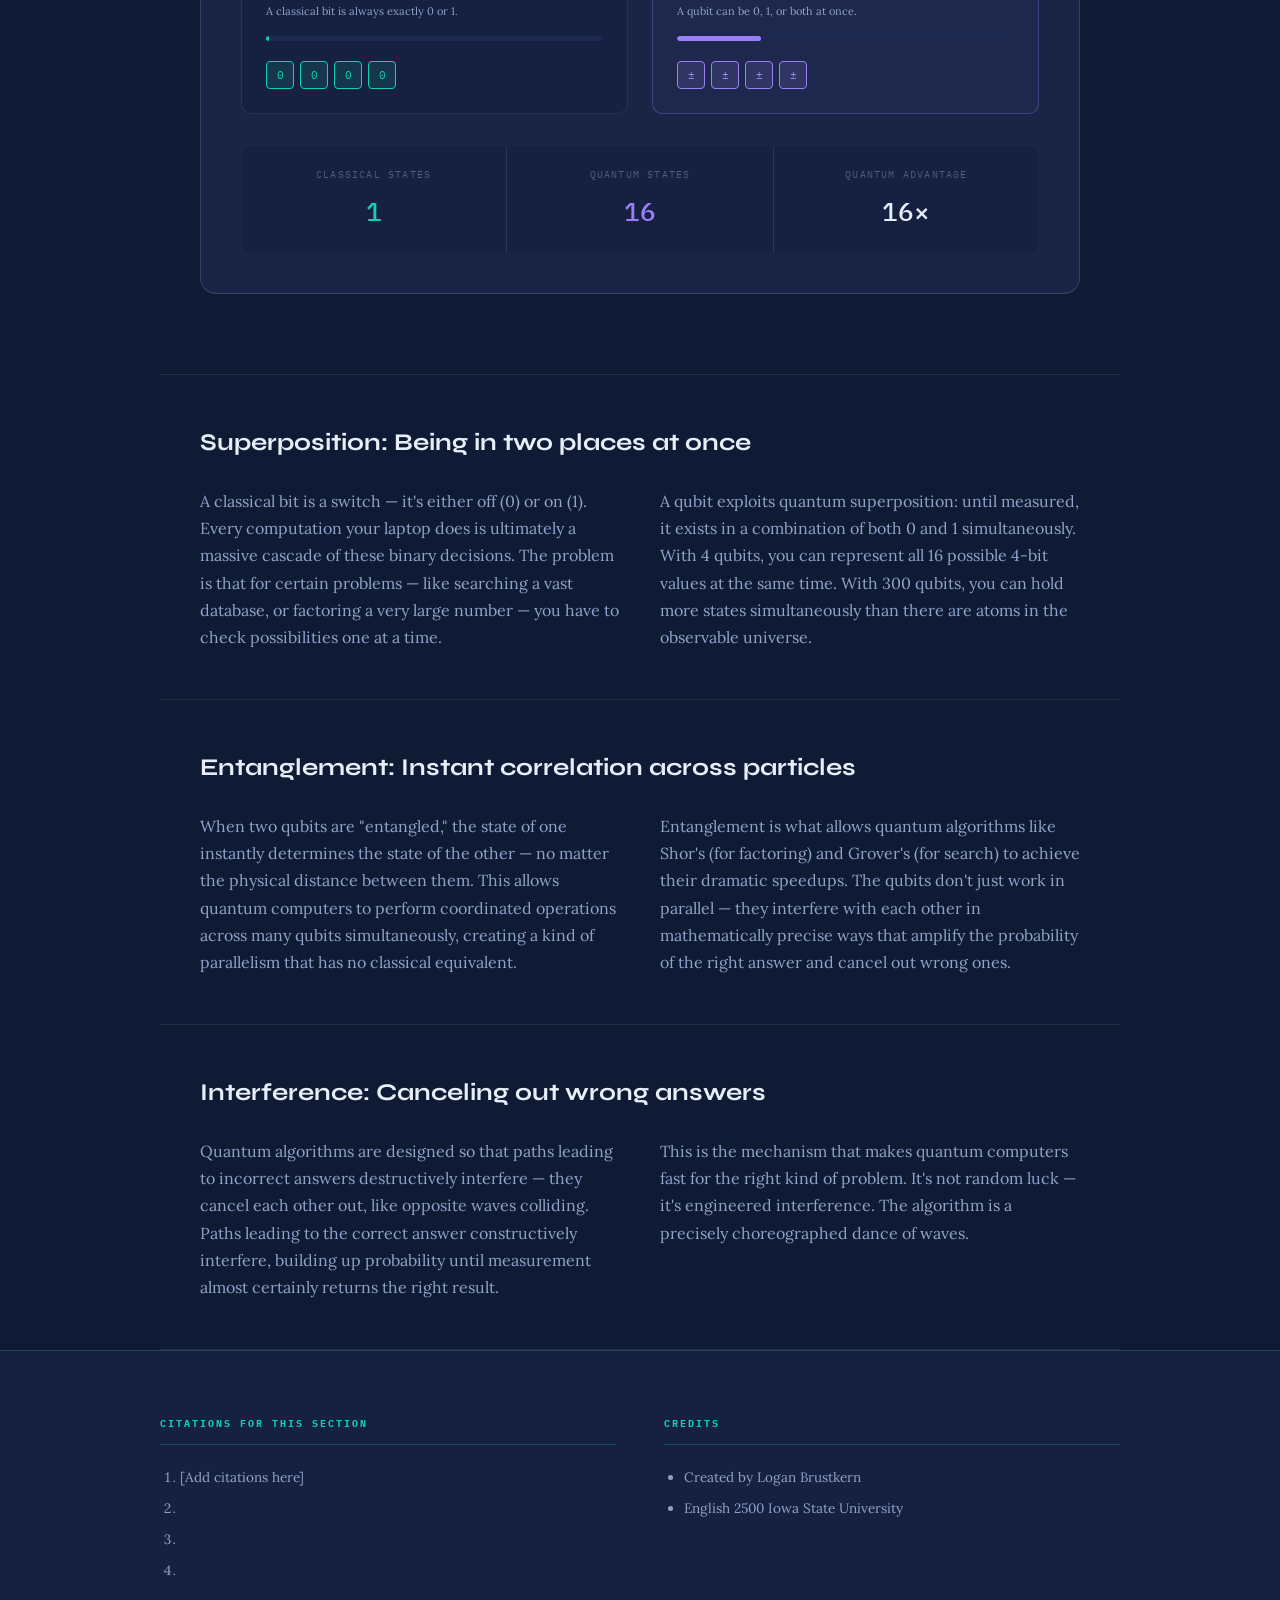
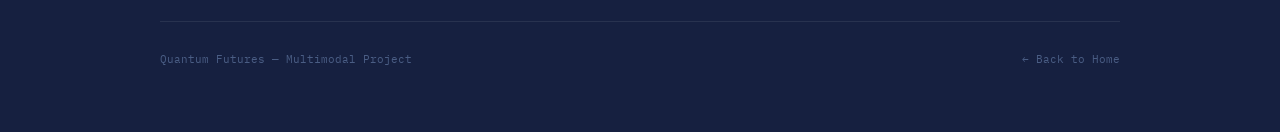
==== commit 5f160161: "Revise citations and update credits section Updated citations and credits in better.html." ====
--- a/better.html
+++ b/better.html
@@ -269,17 +269,17 @@
     <div class="credits-col">
       <h3>Citations for this section</h3>
       <ol>
-        <li>[Citation for superposition explanation]</li>
-        <li>[Citation for entanglement]</li>
-        <li>[Citation for interference / algorithm design]</li>
         <li>[Add citations here]</li>
+        <li> </li>
+        <li> </li>
+        <li> </li>
       </ol>
     </div>
     <div class="credits-col">
       <h3>Credits</h3>
       <ul>
-        <li>Created by [Your Name]</li>
-        <li>[Course / Institution]</li>
+        <li>Created by Logan Brustkern</li>
+        <li>English 2500 Iowa State University</li>
       </ul>
     </div>
   </div>
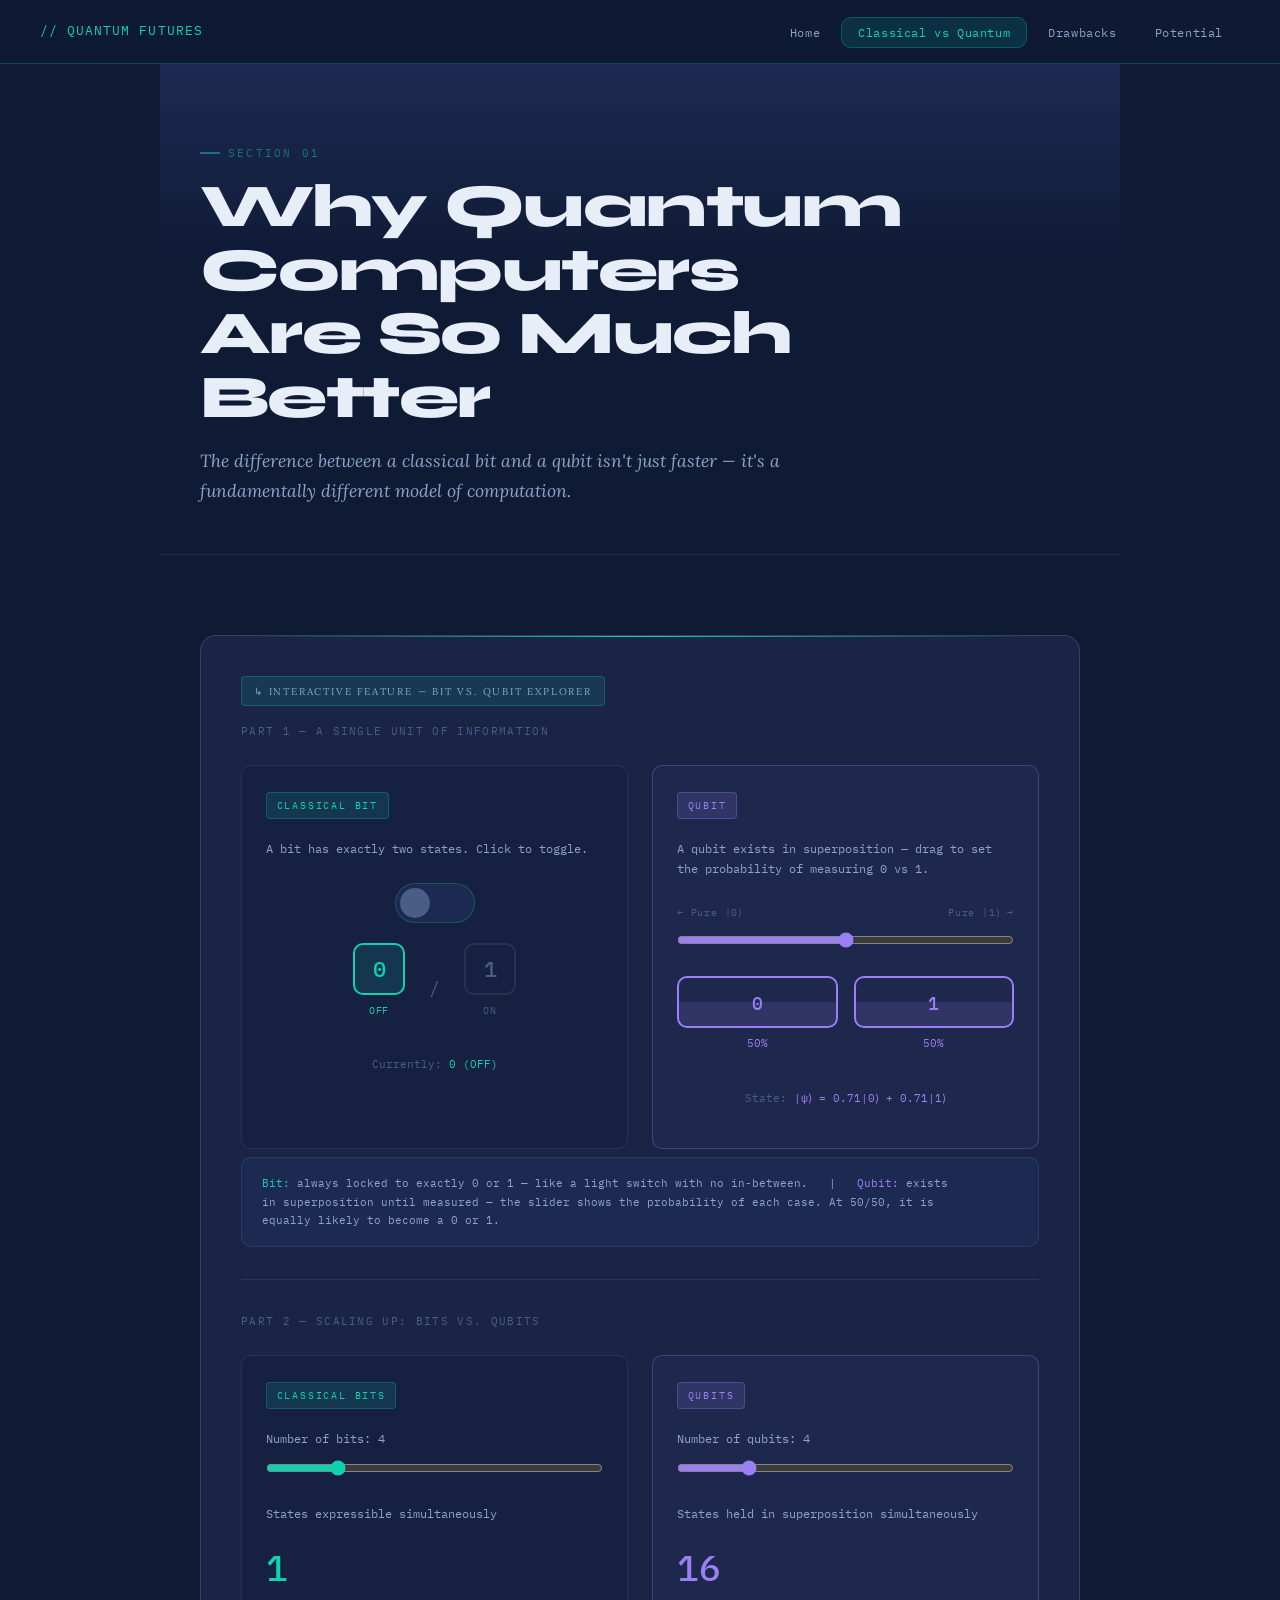
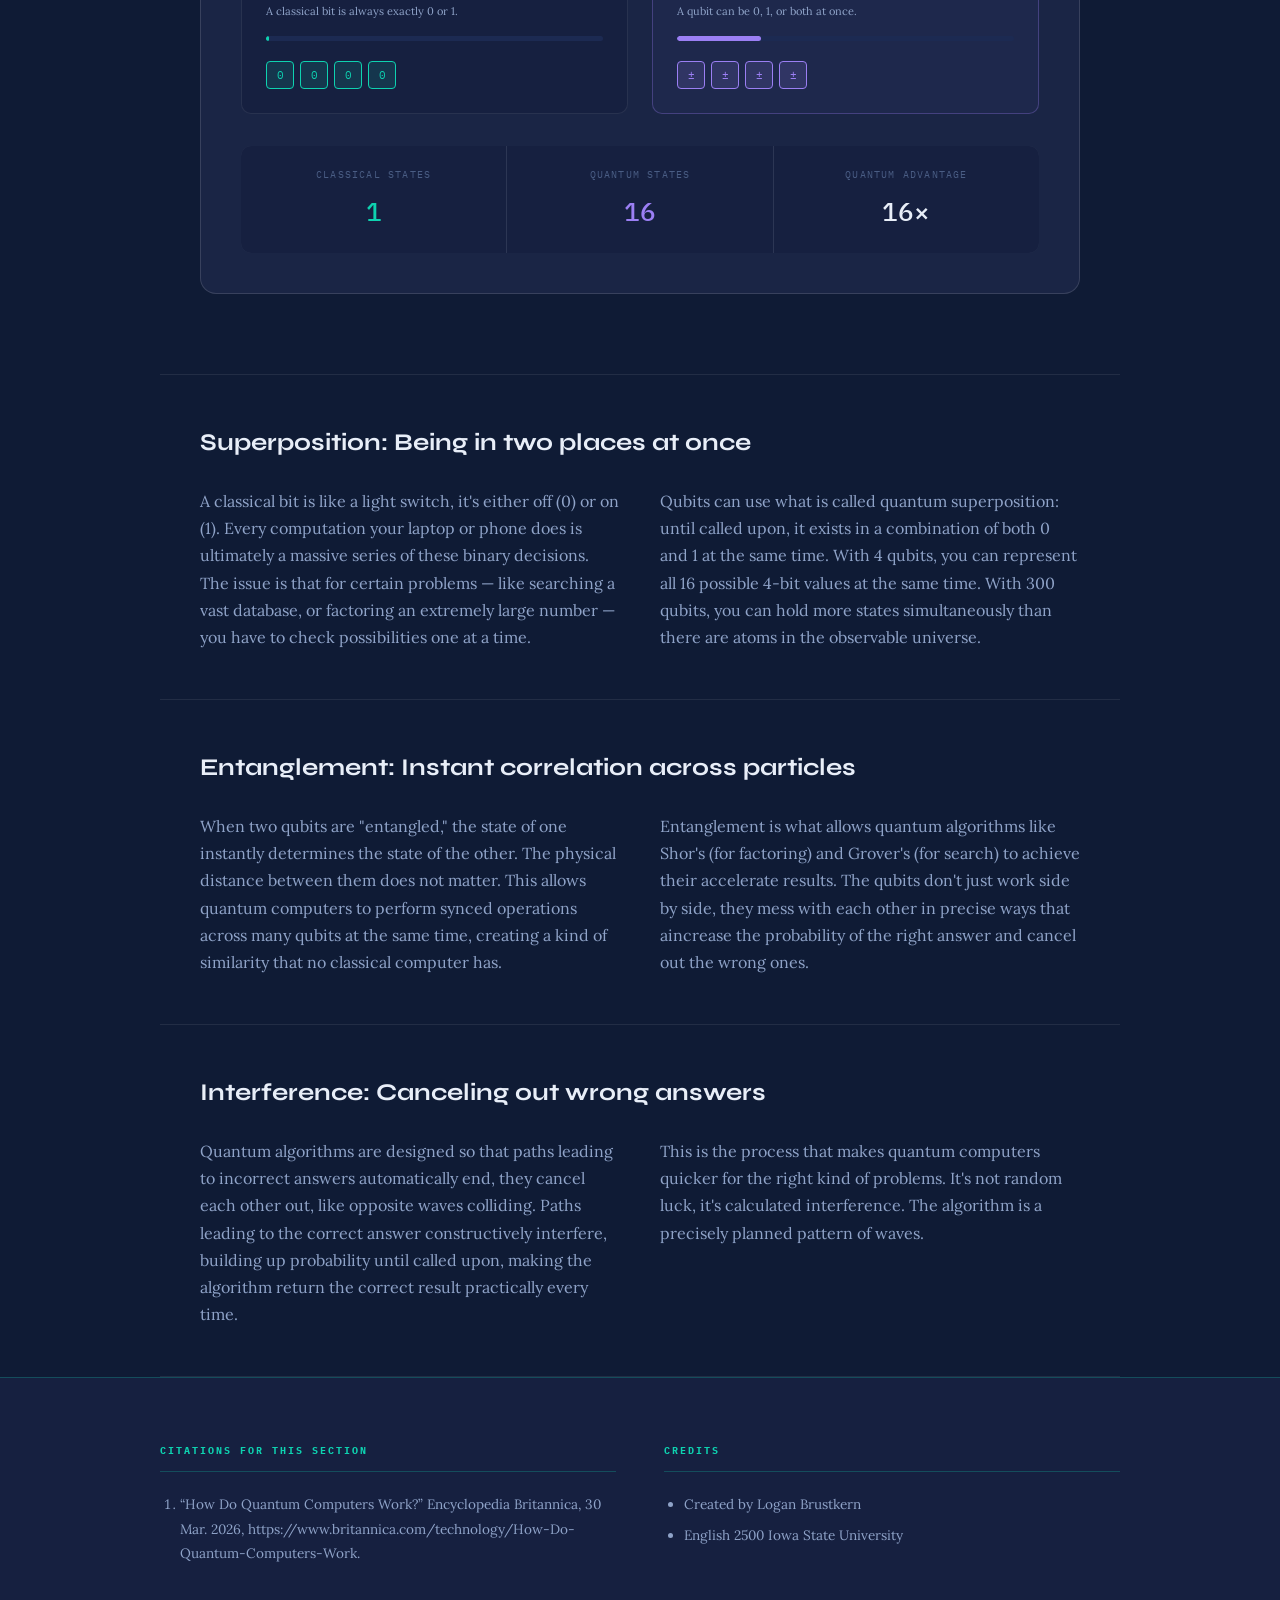
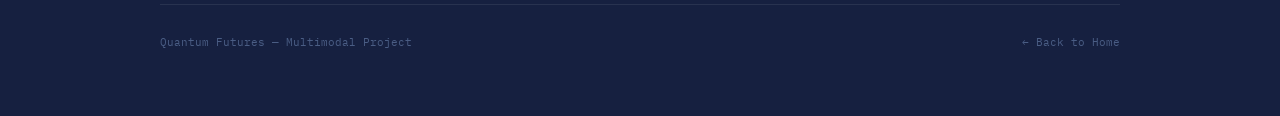
==== commit d65f6092: "Revise content and navigation in better.html Updated text and links for clarity and accuracy." ====
--- a/better.html
+++ b/better.html
@@ -12,7 +12,7 @@
   <a href="index.html" class="nav-brand">// QUANTUM FUTURES</a>
   <ul class="nav-links">
     <li><a href="index.html">Home</a></li>
-    <li><a href="better.html" class="active">Why Better</a></li>
+    <li><a href="better.html" class="active">Classical vs Quantum</a></li>
     <li><a href="drawbacks.html">Drawbacks</a></li>
     <li><a href="potential.html">Potential</a></li>
   </ul>
@@ -141,7 +141,7 @@
         <p style="font-family: var(--mono); font-size: 11px; color: var(--text-muted); margin: 0; line-height: 1.7;">
           <span style="color: var(--teal);">Bit:</span> always locked to exactly 0 or 1 — like a light switch with no in-between.
           &nbsp;&nbsp;|&nbsp;&nbsp;
-          <span style="color: var(--violet);">Qubit:</span> exists in a superposition until measured — the slider shows the probability amplitude. At 50/50, it is equally likely to collapse to 0 or 1.
+          <span style="color: var(--violet);">Qubit:</span> exists in superposition until measured — the slider shows the probability of each case. At 50/50, it is equally likely to become a 0 or 1.
         </p>
       </div>
 
@@ -213,14 +213,14 @@
     <h2>Superposition: Being in two places at once</h2>
     <div class="supporting-text">
       <p>
-        A classical bit is a switch — it's either off (0) or on (1). Every computation
-        your laptop does is ultimately a massive cascade of these binary decisions.
-        The problem is that for certain problems — like searching a vast database, or
-        factoring a very large number — you have to check possibilities one at a time.
-      </p>
-      <p>
-        A qubit exploits quantum superposition: until measured, it exists in a
-        combination of both 0 and 1 simultaneously. With 4 qubits, you can represent
+        A classical bit is like a light switch, it's either off (0) or on (1). Every computation
+        your laptop or phone does is ultimately a massive series of these binary decisions.
+        The issue is that for certain problems — like searching a vast database, or
+        factoring an extremely large number — you have to check possibilities one at a time.
+      </p>
+      <p>
+        Qubits can use what is called quantum superposition: until called upon, it exists in a
+        combination of both 0 and 1 at the same time. With 4 qubits, you can represent
         all 16 possible 4-bit values at the same time. With 300 qubits, you can hold
         more states simultaneously than there are atoms in the observable universe.
       </p>
@@ -232,15 +232,15 @@
     <div class="supporting-text">
       <p>
         When two qubits are "entangled," the state of one instantly determines the state
-        of the other — no matter the physical distance between them. This allows quantum
-        computers to perform coordinated operations across many qubits simultaneously,
-        creating a kind of parallelism that has no classical equivalent.
+        of the other. The physical distance between them does not matter. This allows quantum
+        computers to perform synced operations across many qubits at the same time,
+        creating a kind of similarity that no classical computer has.
       </p>
       <p>
         Entanglement is what allows quantum algorithms like Shor's (for factoring) and
-        Grover's (for search) to achieve their dramatic speedups. The qubits don't just
-        work in parallel — they interfere with each other in mathematically precise ways
-        that amplify the probability of the right answer and cancel out wrong ones.
+        Grover's (for search) to achieve their accelerate results. The qubits don't just
+        work side by side, they mess with each other in precise ways that
+        aincrease the probability of the right answer and cancel out the wrong ones.
       </p>
     </div>
   </section>
@@ -250,14 +250,15 @@
     <div class="supporting-text">
       <p>
         Quantum algorithms are designed so that paths leading to incorrect answers
-        destructively interfere — they cancel each other out, like opposite waves
+        automatically end, they cancel each other out, like opposite waves
         colliding. Paths leading to the correct answer constructively interfere,
-        building up probability until measurement almost certainly returns the right result.
-      </p>
-      <p>
-        This is the mechanism that makes quantum computers fast for the right kind of
-        problem. It's not random luck — it's engineered interference. The algorithm is
-        a precisely choreographed dance of waves.
+        building up probability until called upon, making the algorithm return the
+        correct result practically every time.
+      </p>
+      <p>
+        This is the process that makes quantum computers quicker for the right kind of
+        problems. It's not random luck, it's calculated interference. The algorithm is
+        a precisely planned pattern of waves.
       </p>
     </div>
   </section>
@@ -269,10 +270,8 @@
     <div class="credits-col">
       <h3>Citations for this section</h3>
       <ol>
-        <li>[Add citations here]</li>
-        <li> </li>
-        <li> </li>
-        <li> </li>
+        <li>“How Do Quantum Computers Work?” Encyclopedia Britannica, 30 Mar. 2026, https://www.britannica.com/technology/How-Do-Quantum-Computers-Work.</li>
+        
       </ol>
     </div>
     <div class="credits-col">
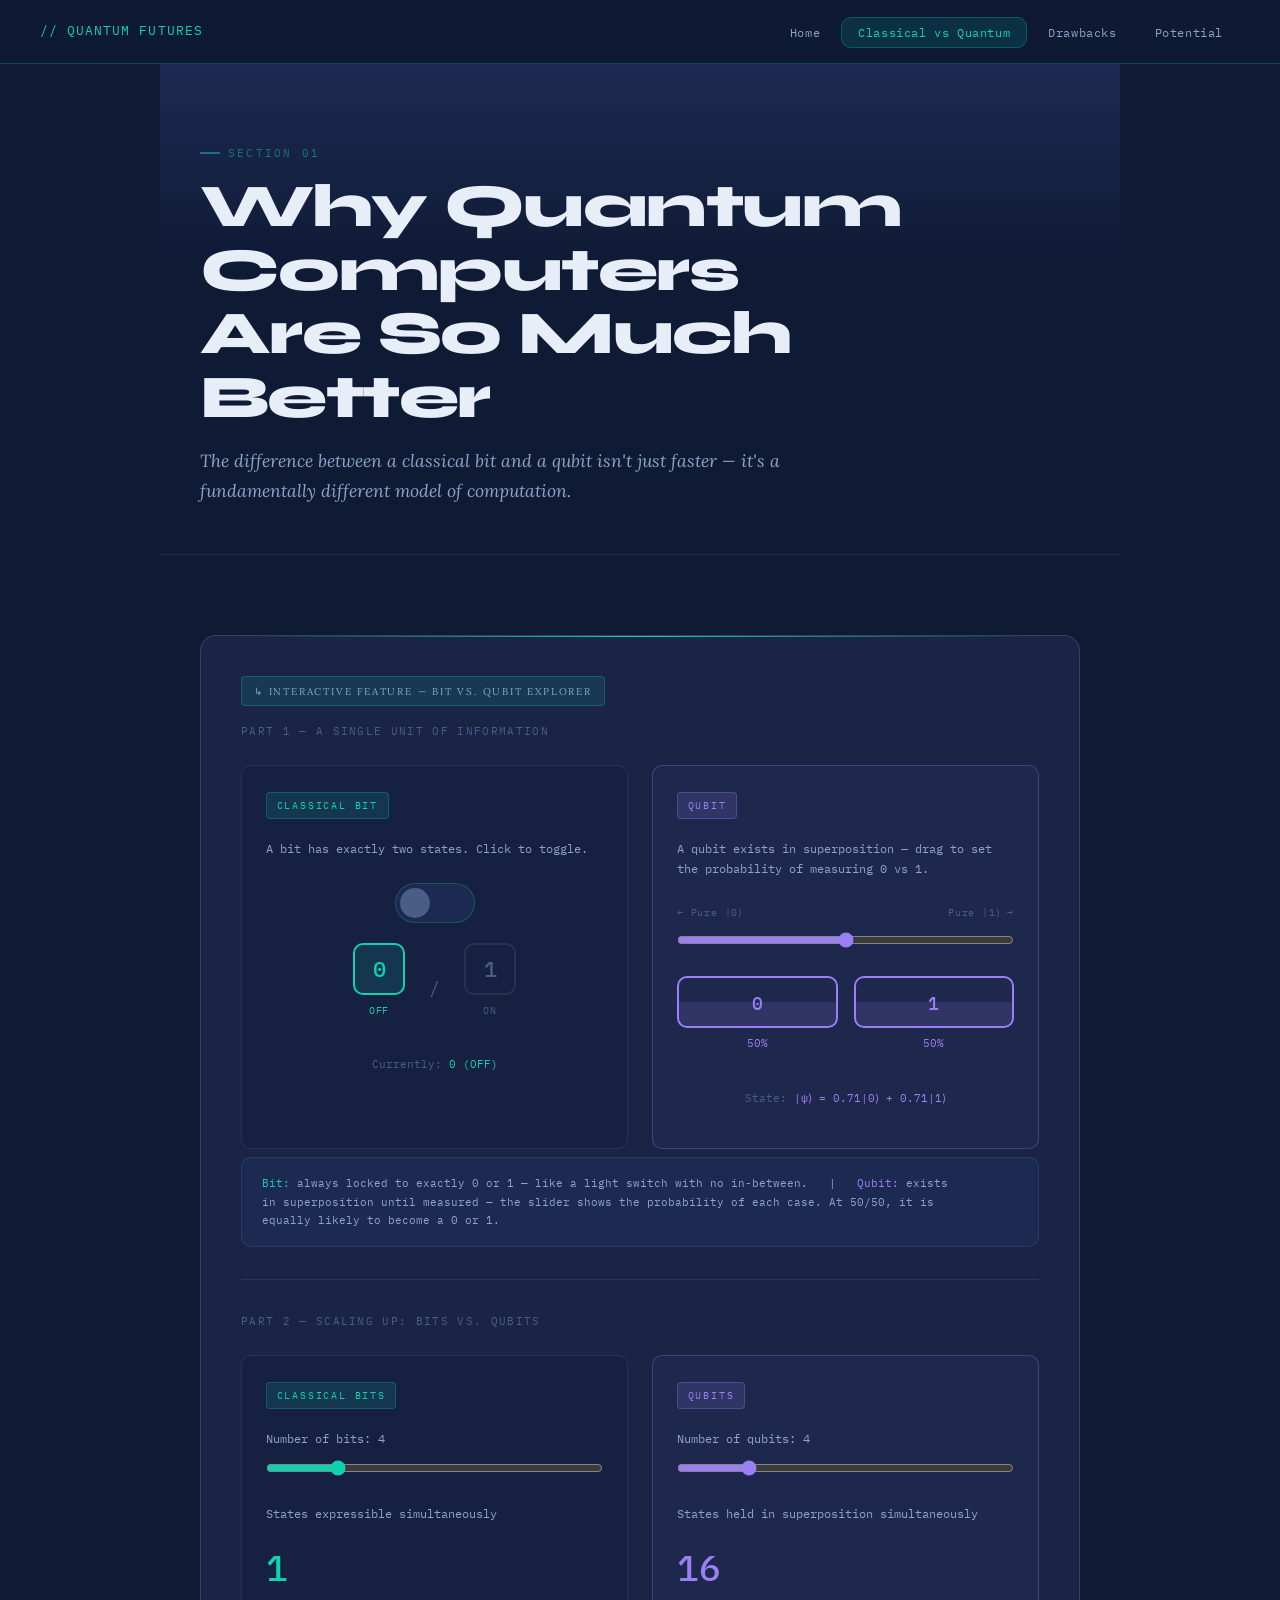
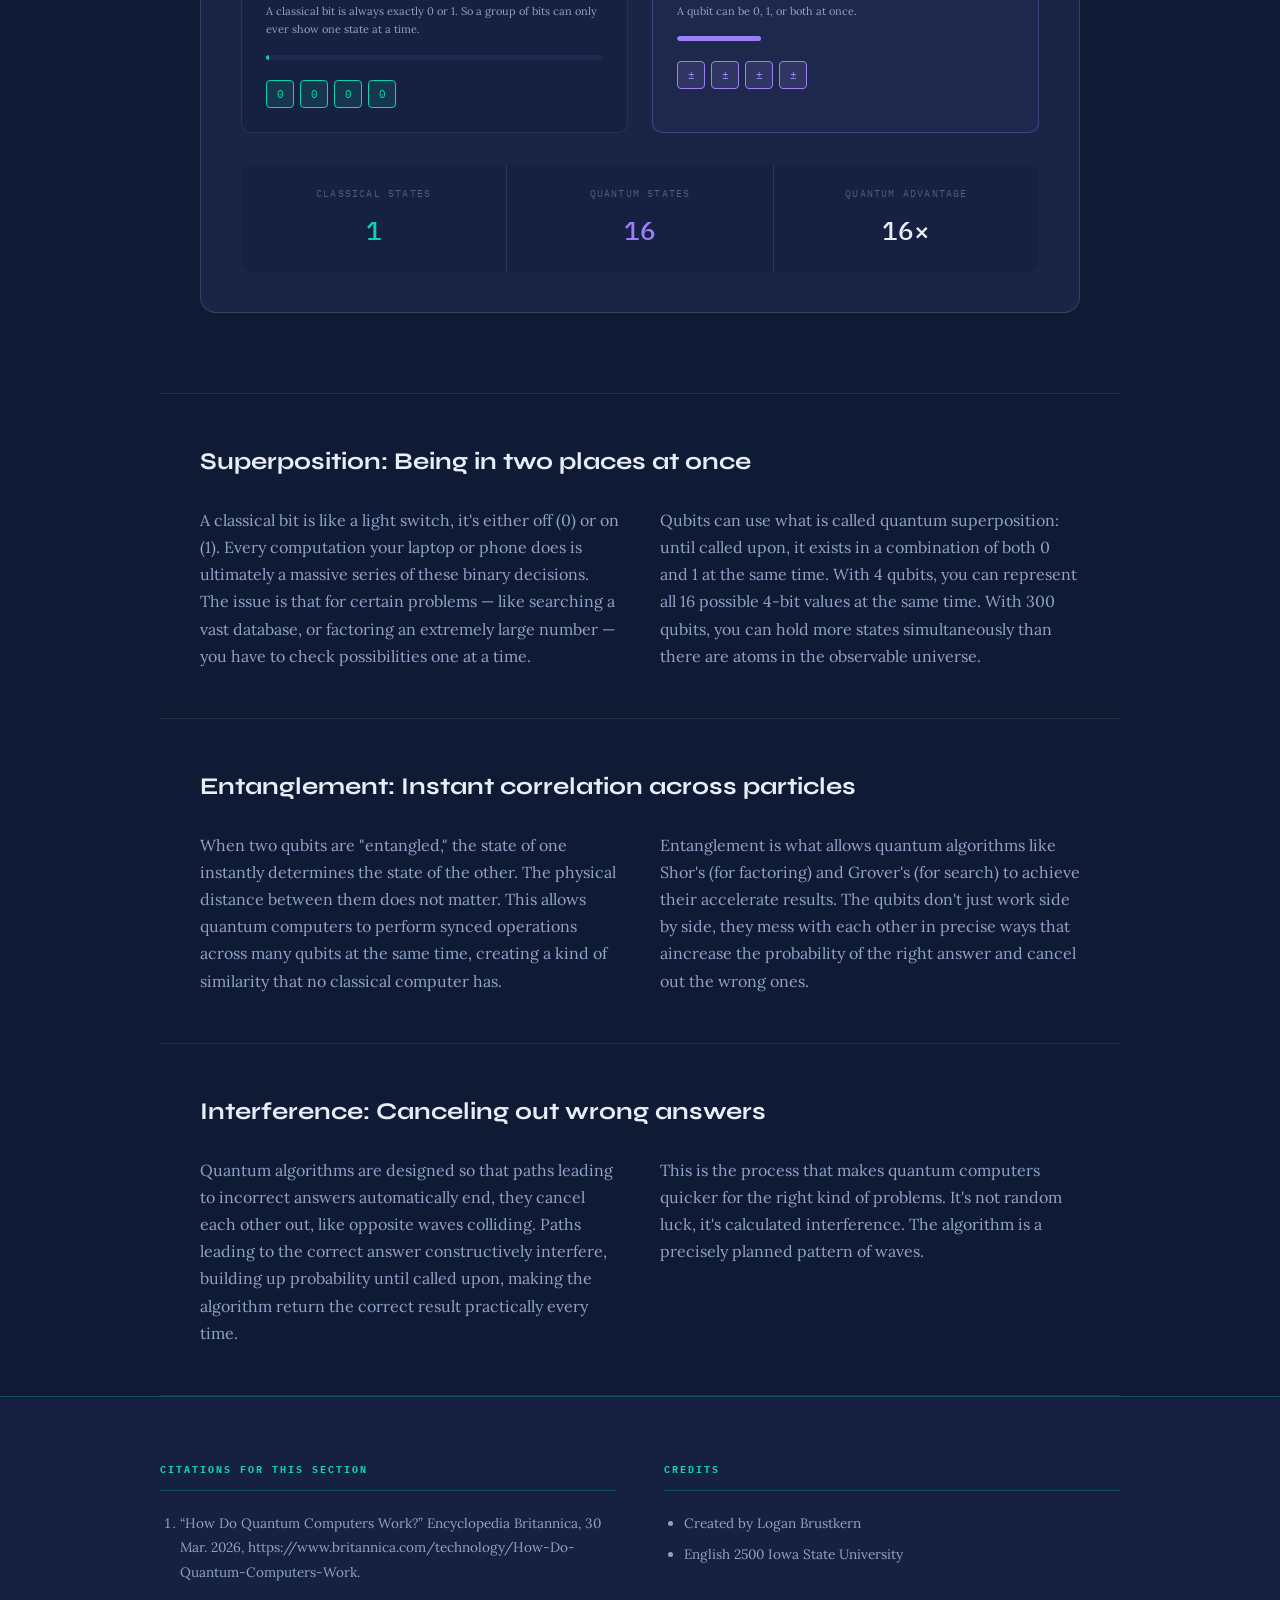
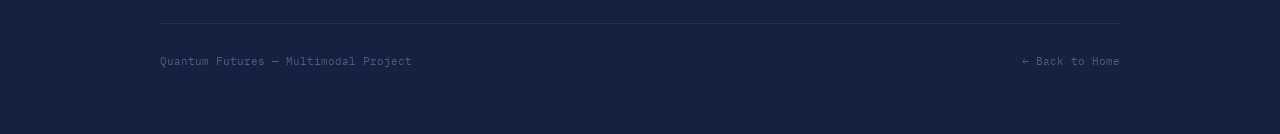
==== commit 828aa132: "Update classical bit description for clarity Clarified description of classical bits in the slider." ====
--- a/better.html
+++ b/better.html
@@ -162,7 +162,7 @@
 
           <p style="font-family: var(--mono); font-size: 12px; color: var(--text-muted); margin-bottom: 0.4rem;">States expressible simultaneously</p>
           <div class="slider-display" id="classical-states">1</div>
-          <p class="slider-desc">A classical bit is always exactly 0 or 1.</p>
+          <p class="slider-desc">A classical bit is always exactly 0 or 1. So a group of bits can only ever show one state at a time.</p>
 
           <div class="comparison-bar">
             <div class="comparison-bar-fill" id="classical-bar" style="width: 1%;"></div>
